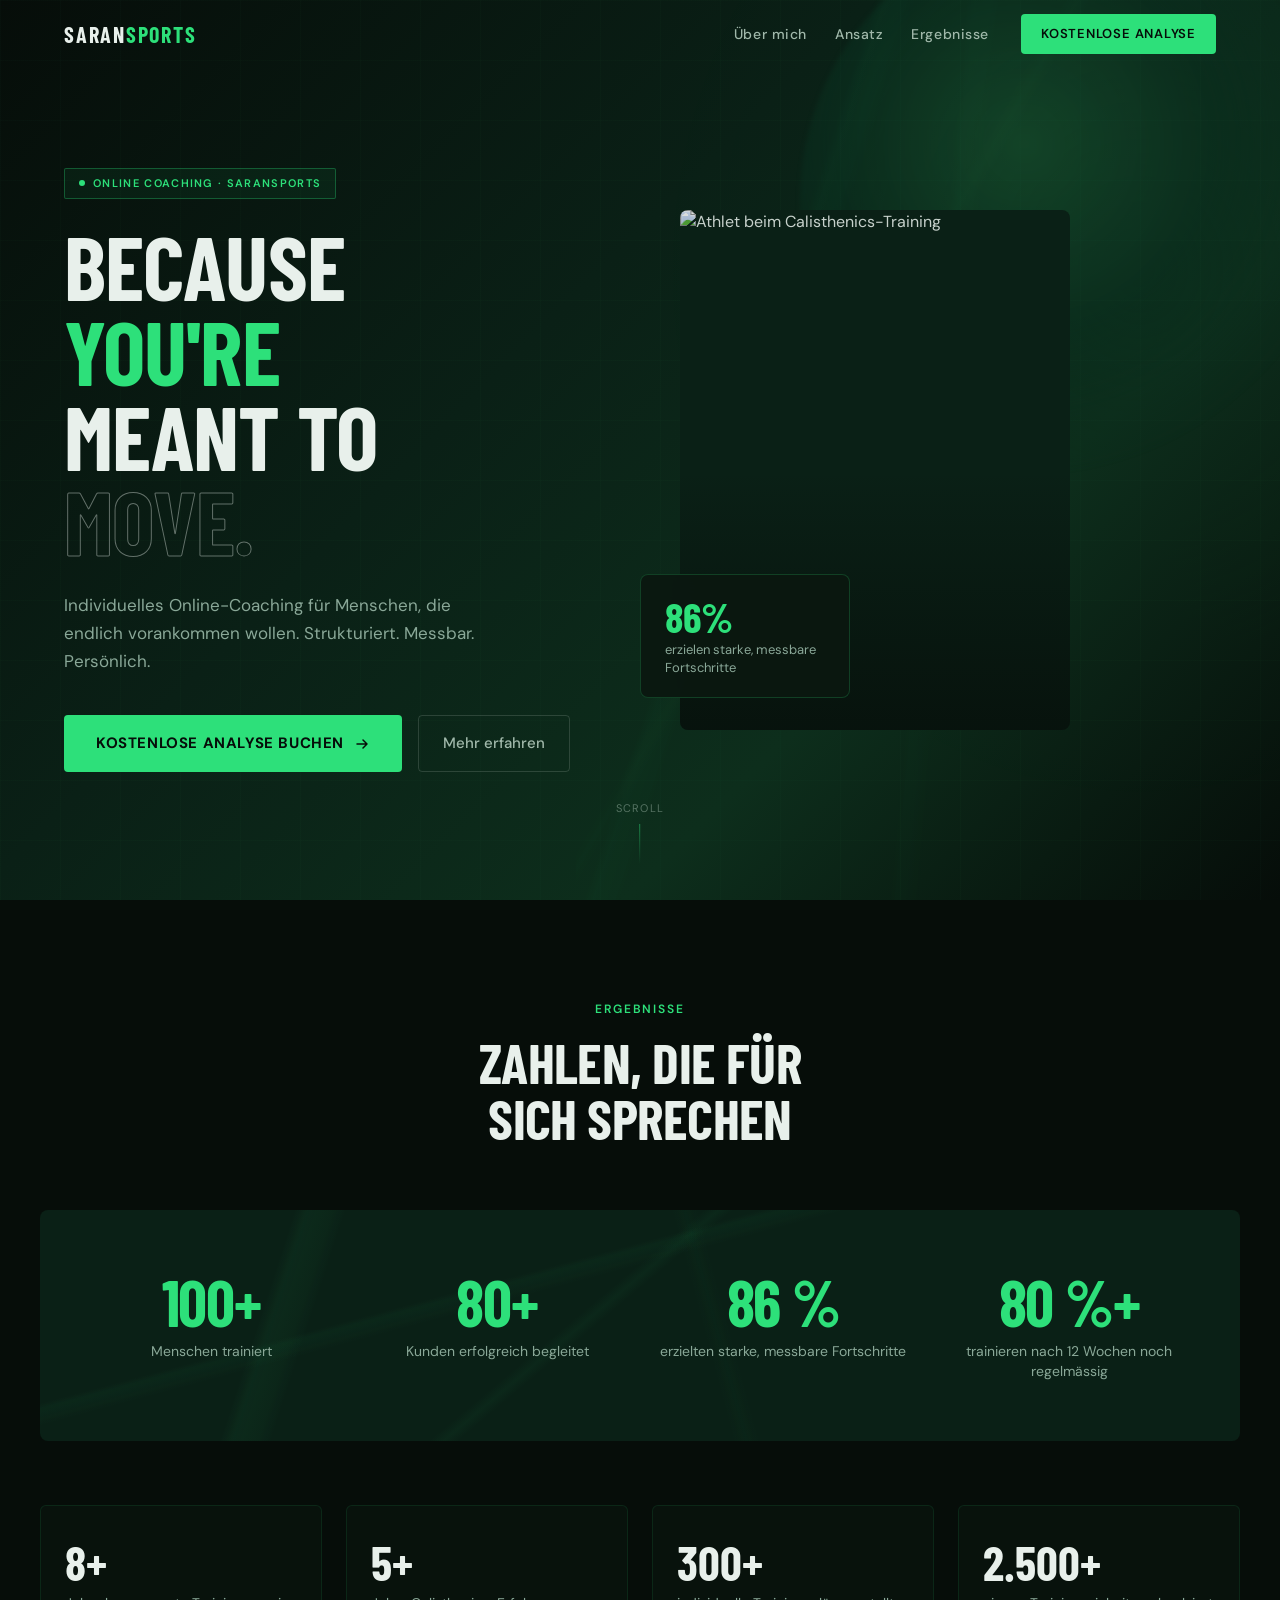
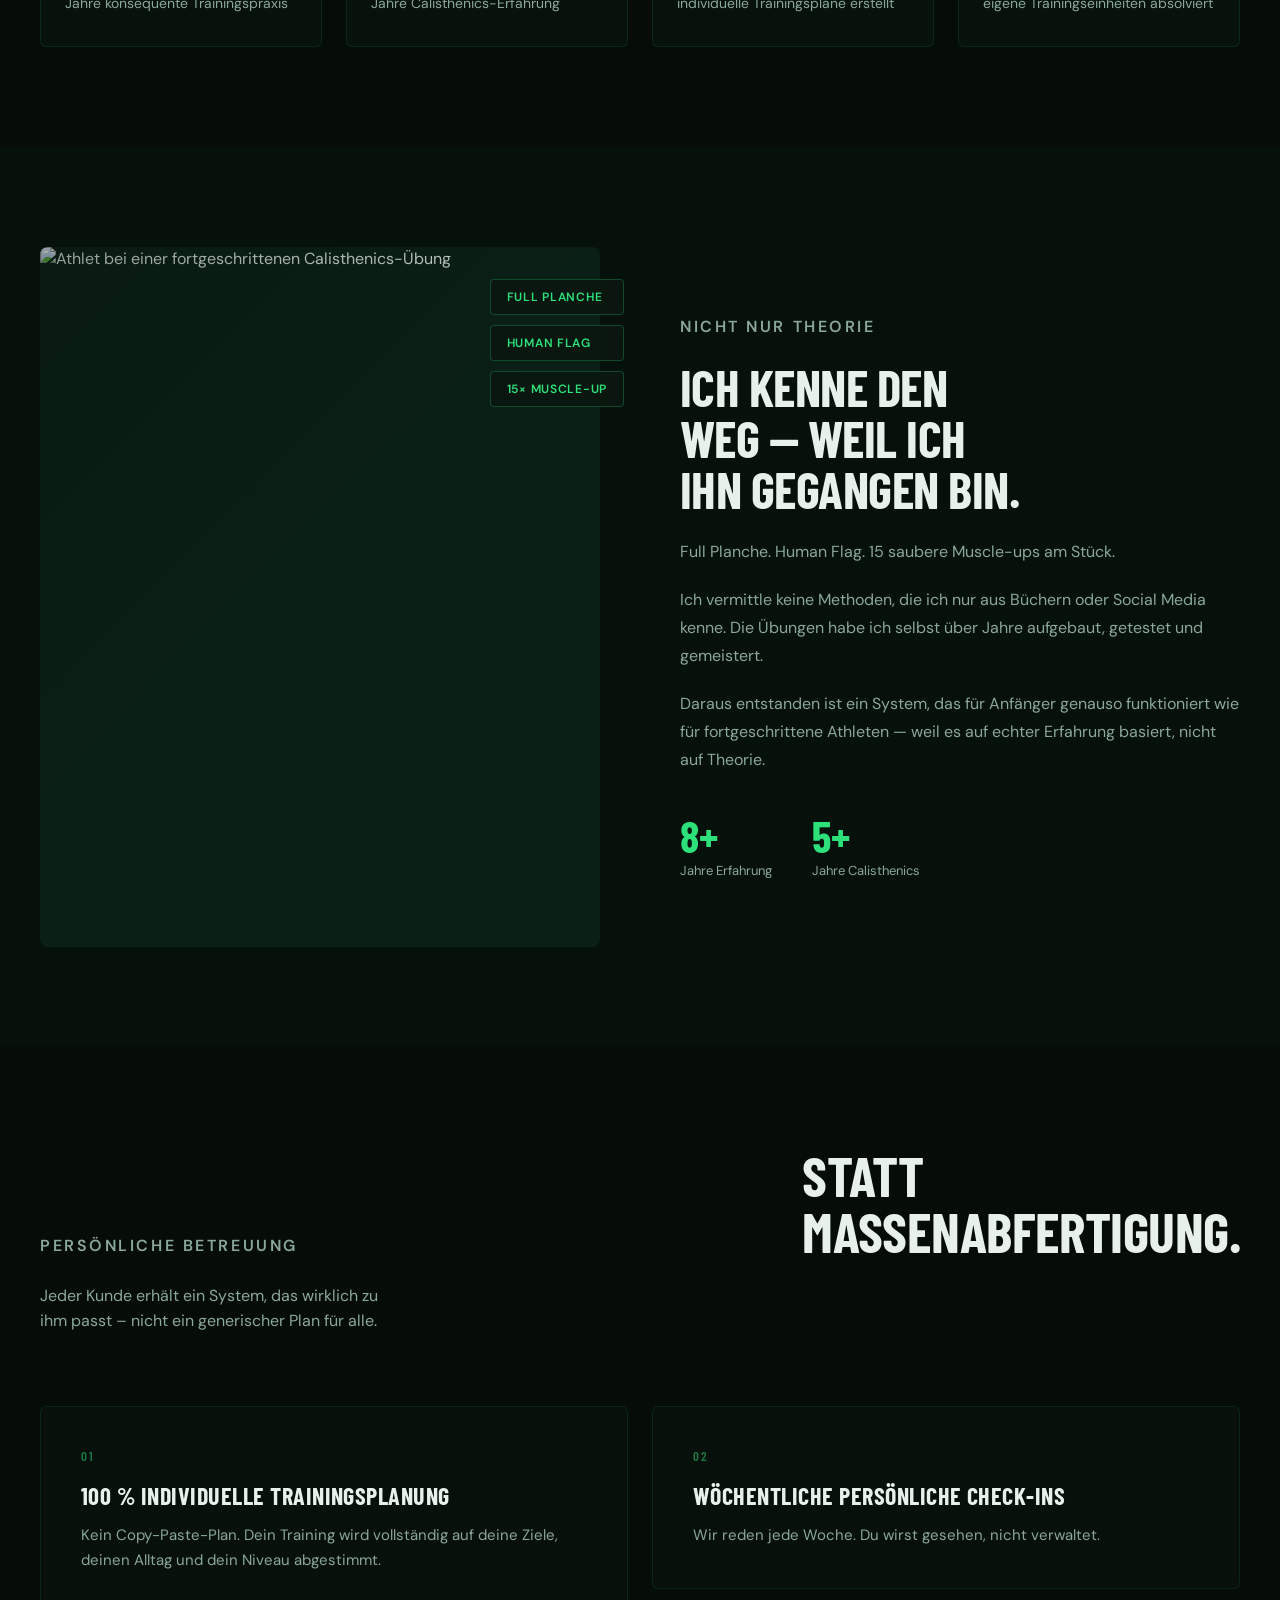
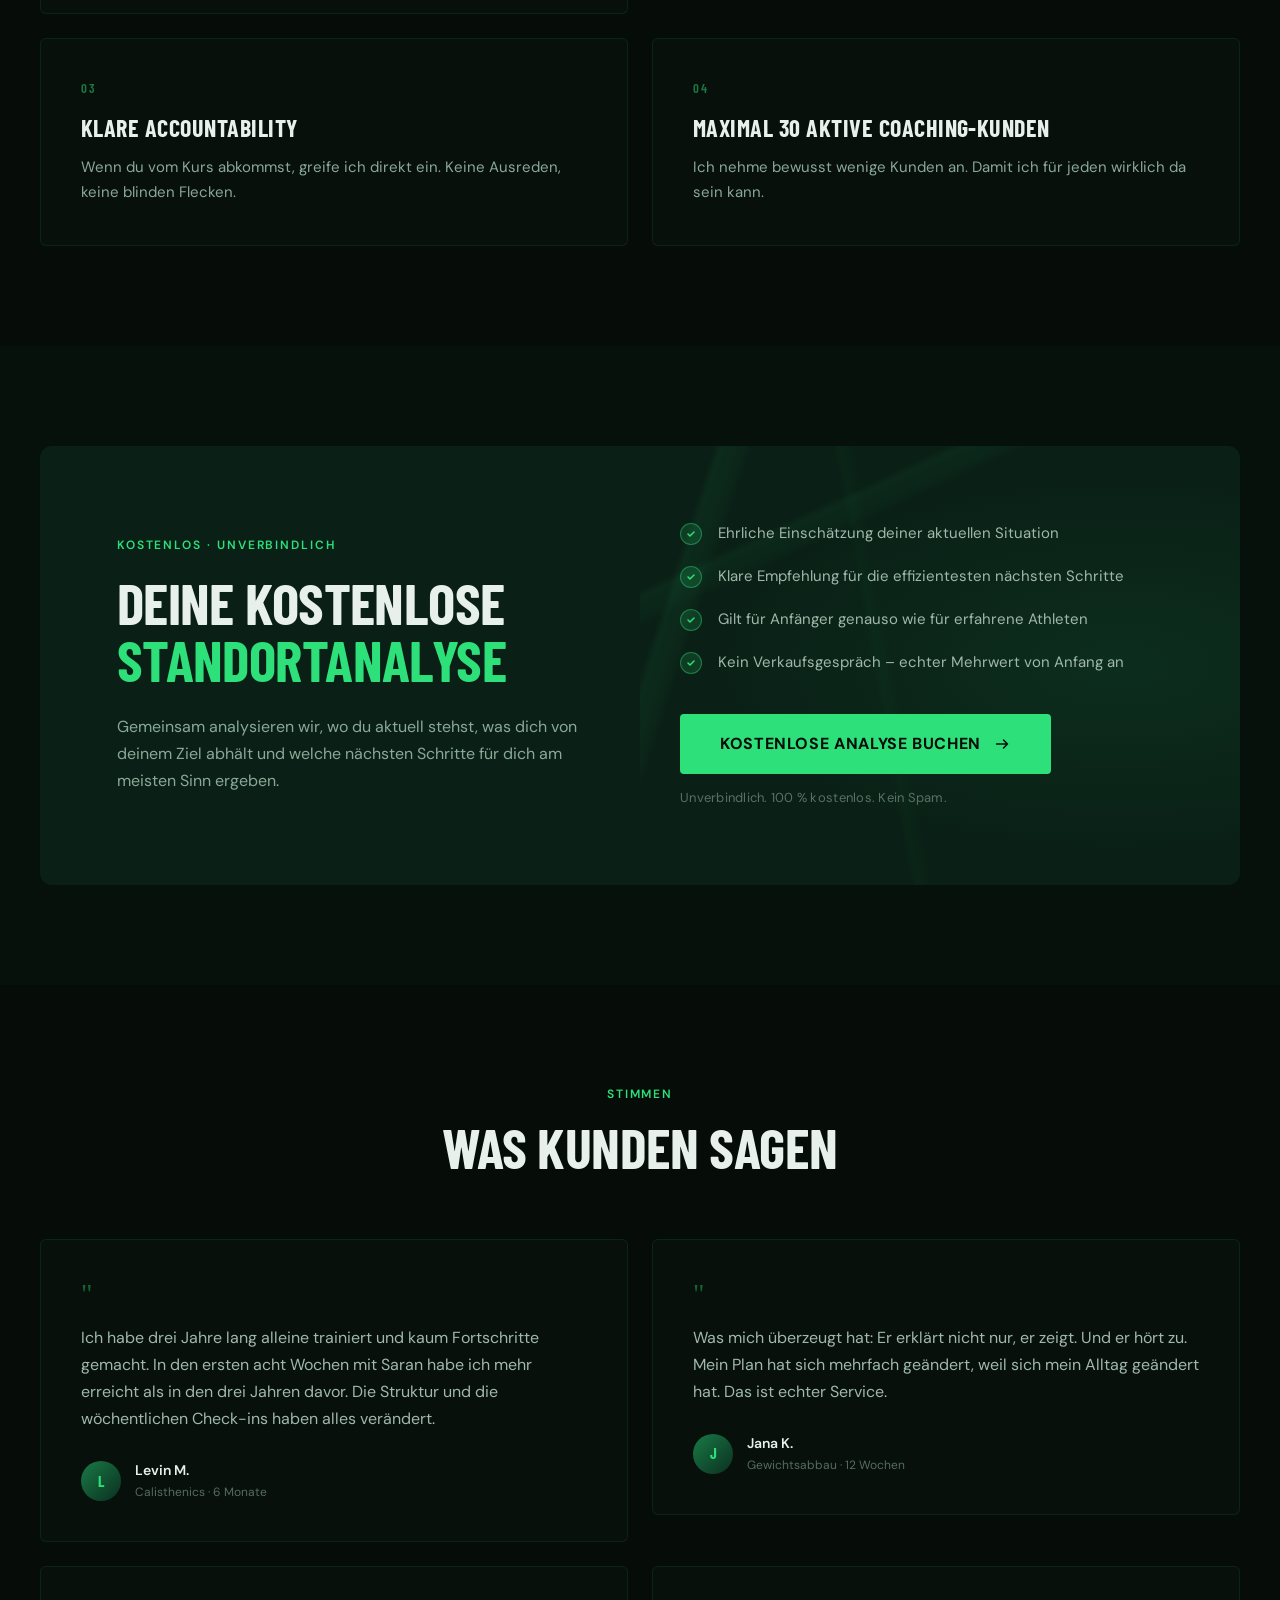
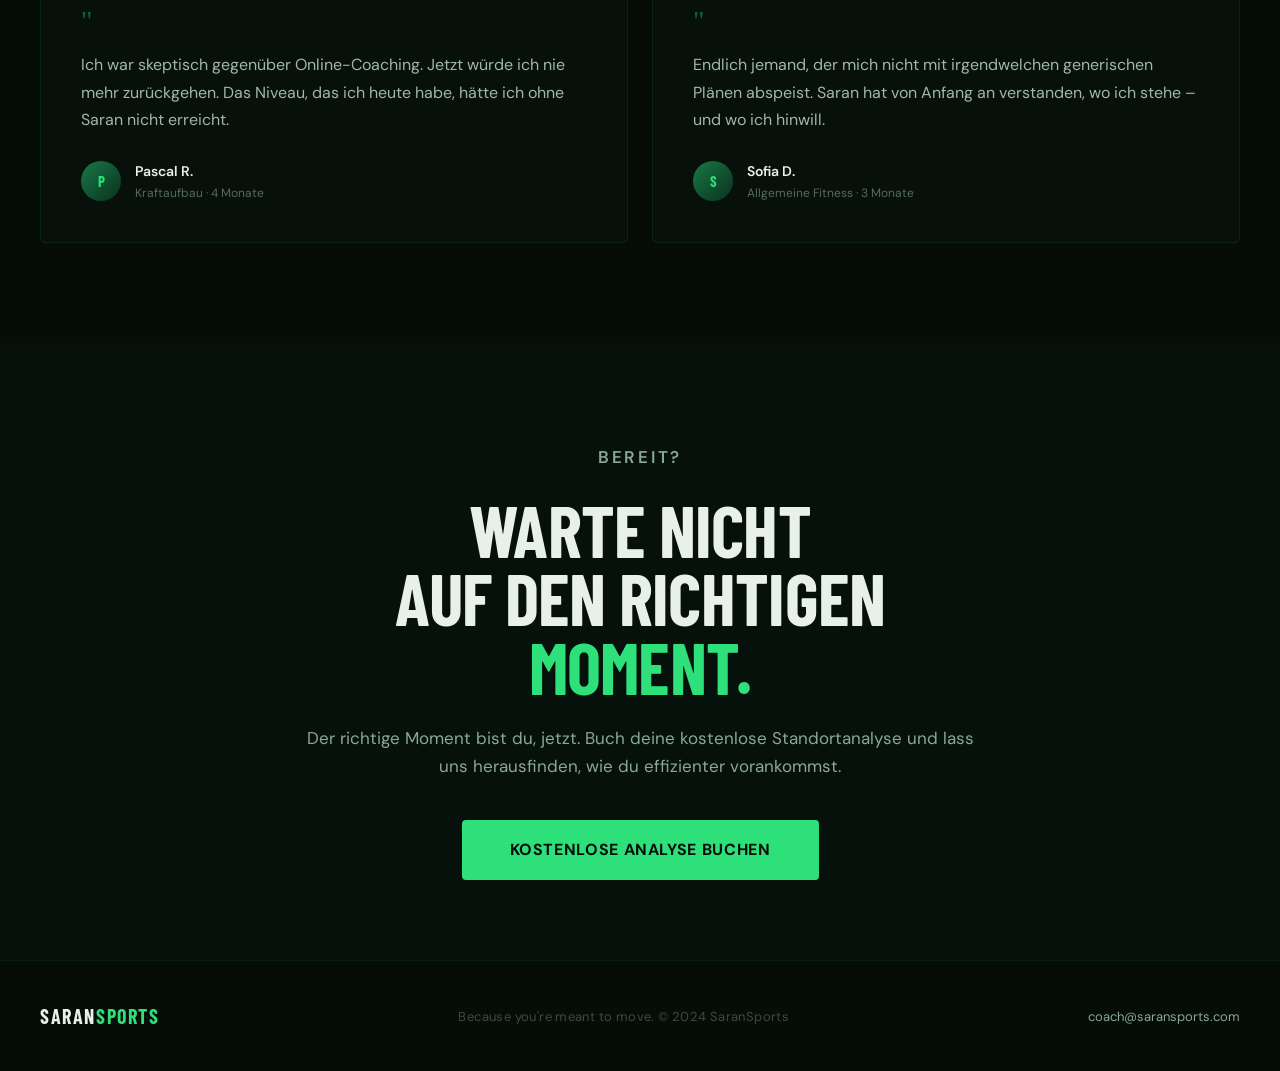
==== index.html @ 3f94bf9e "Add static landing page based on Figma Make design One-page HTML/CSS site with hero, results, about," ====
<!doctype html>
<html lang="de">
<head>
  <meta charset="utf-8">
  <meta name="viewport" content="width=device-width, initial-scale=1">
  <title>SaranSports – Individuelles Online-Coaching</title>
  <meta name="description" content="Individuelles Online-Coaching für Menschen, die endlich vorankommen wollen. Strukturiert. Messbar. Persönlich.">
  <meta name="theme-color" content="#060d09">

  <link rel="preconnect" href="https://fonts.googleapis.com">
  <link rel="preconnect" href="https://fonts.gstatic.com" crossorigin>
  <link href="https://fonts.googleapis.com/css2?family=Barlow+Condensed:wght@400;600;700&family=DM+Sans:opsz,wght@9..40,300..700&display=swap" rel="stylesheet">

  <link rel="stylesheet" href="css/tokens.css">
  <link rel="stylesheet" href="css/base.css">
  <link rel="stylesheet" href="css/components.css">
  <link rel="stylesheet" href="css/sections.css">

  <script>document.documentElement.classList.add("js");</script>
</head>
<body>

  <!-- NAV -->
  <header class="nav">
    <div class="nav__inner">
      <a href="#" class="logo">Saran<span>Sports</span></a>
      <div class="nav__right">
        <ul class="nav__links">
          <li><a href="#about">Über mich</a></li>
          <li><a href="#approach">Ansatz</a></li>
          <li><a href="#results">Ergebnisse</a></li>
        </ul>
        <a href="#consultation" class="btn btn--primary btn--sm">Kostenlose Analyse</a>
      </div>
    </div>
  </header>

  <main>

    <!-- HERO -->
    <section class="hero">
      <div class="hero__bg"></div>
      <div class="hero__orb"></div>
      <div class="hero__veins"></div>
      <div class="hero__grid-overlay"></div>

      <div class="hero__inner">
        <div class="hero__grid">
          <div>
            <div class="badge">Online Coaching · Saransports</div>
            <h1 class="display hero__title">
              Because<br>
              <span class="text-accent">you're</span><br>
              meant to<br>
              <span class="outline">move.</span>
            </h1>
            <p class="hero__lead">Individuelles Online-Coaching für Menschen, die endlich vorankommen wollen. Strukturiert. Messbar. Persönlich.</p>
            <div class="hero__actions">
              <a href="#consultation" class="btn btn--primary">
                Kostenlose Analyse buchen
                <svg width="16" height="16" viewBox="0 0 16 16" fill="none" aria-hidden="true"><path d="M3 8h10M9 4l4 4-4 4" stroke="currentColor" stroke-width="1.5" stroke-linecap="round" stroke-linejoin="round"/></svg>
              </a>
              <a href="#about" class="btn btn--ghost">Mehr erfahren</a>
            </div>
          </div>

          <div class="hero__media">
            <div class="hero__photo">
              <img src="https://images.unsplash.com/photo-1571019613454-1cb2f99b2d8b?w=700&h=940&fit=crop&auto=format" alt="Athlet beim Calisthenics-Training">
            </div>
            <div class="float-card">
              <div class="stat__value">86%</div>
              <div class="stat__label">erzielen starke, messbare Fortschritte</div>
            </div>
          </div>
        </div>
      </div>

      <div class="scroll-hint">Scroll</div>
    </section>

    <!-- ERGEBNISSE -->
    <section id="results" class="section">
      <div class="section__inner">
        <div class="section-head section-head--center fade-in">
          <p class="eyebrow">Ergebnisse</p>
          <h2 class="display h2">Zahlen, die für<br>sich sprechen</h2>
        </div>

        <div class="stats-band">
          <div class="marble"></div>
          <div class="stats-grid">
            <div class="stat fade-in">
              <div class="stat__value">100+</div>
              <div class="stat__label">Menschen trainiert</div>
            </div>
            <div class="stat fade-in" style="--delay:80ms">
              <div class="stat__value">80+</div>
              <div class="stat__label">Kunden erfolgreich begleitet</div>
            </div>
            <div class="stat fade-in" style="--delay:160ms">
              <div class="stat__value">86 %</div>
              <div class="stat__label">erzielten starke, messbare Fortschritte</div>
            </div>
            <div class="stat fade-in" style="--delay:240ms">
              <div class="stat__value">80 %+</div>
              <div class="stat__label">trainieren nach 12 Wochen noch regelmässig</div>
            </div>
          </div>
        </div>

        <div class="stats-grid stats-grid--plain">
          <div class="fade-in">
            <div class="stat-card">
              <div class="stat__value">8+</div>
              <div class="stat__label">Jahre konsequente Trainingspraxis</div>
            </div>
          </div>
          <div class="fade-in" style="--delay:80ms">
            <div class="stat-card">
              <div class="stat__value">5+</div>
              <div class="stat__label">Jahre Calisthenics-Erfahrung</div>
            </div>
          </div>
          <div class="fade-in" style="--delay:160ms">
            <div class="stat-card">
              <div class="stat__value">300+</div>
              <div class="stat__label">individuelle Trainingspläne erstellt</div>
            </div>
          </div>
          <div class="fade-in" style="--delay:240ms">
            <div class="stat-card">
              <div class="stat__value">2.500+</div>
              <div class="stat__label">eigene Trainingseinheiten absolviert</div>
            </div>
          </div>
        </div>
      </div>
    </section>

    <!-- ÜBER MICH -->
    <section id="about" class="section section--alt">
      <div class="section__inner about__grid">
        <div class="about__media">
          <div class="about__photo">
            <img src="https://images.unsplash.com/photo-1534438327276-14e5300c3a48?w=700&h=875&fit=crop&auto=format" alt="Athlet bei einer fortgeschrittenen Calisthenics-Übung" loading="lazy">
          </div>
          <ul class="skills">
            <li>Full Planche</li>
            <li>Human Flag</li>
            <li>15× Muscle-up</li>
          </ul>
        </div>

        <div class="about__text fade-in">
          <p class="eyebrow">Nicht nur Theorie</p>
          <h2 class="display about__title">Ich kenne den<br>Weg — weil ich<br>ihn gegangen bin.</h2>
          <p>Full Planche. Human Flag. 15 saubere Muscle-ups am Stück.</p>
          <p>Ich vermittle keine Methoden, die ich nur aus Büchern oder Social Media kenne. Die Übungen habe ich selbst über Jahre aufgebaut, getestet und gemeistert.</p>
          <p>Daraus entstanden ist ein System, das für Anfänger genauso funktioniert wie für fortgeschrittene Athleten — weil es auf echter Erfahrung basiert, nicht auf Theorie.</p>
          <div class="about__stats">
            <div class="stat">
              <div class="stat__value">8+</div>
              <div class="stat__label">Jahre Erfahrung</div>
            </div>
            <div class="stat">
              <div class="stat__value">5+</div>
              <div class="stat__label">Jahre Calisthenics</div>
            </div>
          </div>
        </div>
      </div>
    </section>

    <!-- ANSATZ -->
    <section id="approach" class="section">
      <div class="section__inner">
        <div class="approach__head fade-in">
          <p class="eyebrow">Persönliche Betreuung</p>
          <h2 class="display h2">Statt<br>Massenabfertigung.</h2>
          <p>Jeder Kunde erhält ein System, das wirklich zu ihm passt – nicht ein generischer Plan für alle.</p>
        </div>

        <div class="grid-2">
          <div class="fade-in">
            <article class="card pillar">
              <div class="pillar__num">01</div>
              <h3>100 % individuelle Trainingsplanung</h3>
              <p>Kein Copy-Paste-Plan. Dein Training wird vollständig auf deine Ziele, deinen Alltag und dein Niveau abgestimmt.</p>
            </article>
          </div>
          <div class="fade-in" style="--delay:100ms">
            <article class="card pillar">
              <div class="pillar__num">02</div>
              <h3>Wöchentliche persönliche Check-ins</h3>
              <p>Wir reden jede Woche. Du wirst gesehen, nicht verwaltet.</p>
            </article>
          </div>
          <div class="fade-in" style="--delay:200ms">
            <article class="card pillar">
              <div class="pillar__num">03</div>
              <h3>Klare Accountability</h3>
              <p>Wenn du vom Kurs abkommst, greife ich direkt ein. Keine Ausreden, keine blinden Flecken.</p>
            </article>
          </div>
          <div class="fade-in" style="--delay:300ms">
            <article class="card pillar">
              <div class="pillar__num">04</div>
              <h3>Maximal 30 aktive Coaching-Kunden</h3>
              <p>Ich nehme bewusst wenige Kunden an. Damit ich für jeden wirklich da sein kann.</p>
            </article>
          </div>
        </div>
      </div>
    </section>

    <!-- KOSTENLOSE STANDORTANALYSE -->
    <section id="consultation" class="section section--alt">
      <div class="section__inner">
        <div class="cta-box">
          <div class="marble"></div>
          <div class="cta-box__grid">
            <div>
              <p class="eyebrow">Kostenlos · Unverbindlich</p>
              <h2 class="display">Deine kostenlose<br><span class="text-accent">Standort&shy;analyse</span></h2>
              <p class="cta-box__lead">Gemeinsam analysieren wir, wo du aktuell stehst, was dich von deinem Ziel abhält und welche nächsten Schritte für dich am meisten Sinn ergeben.</p>
            </div>
            <div>
              <ul class="checklist">
                <li>Ehrliche Einschätzung deiner aktuellen Situation</li>
                <li>Klare Empfehlung für die effizientesten nächsten Schritte</li>
                <li>Gilt für Anfänger genauso wie für erfahrene Athleten</li>
                <li>Kein Verkaufsgespräch – echter Mehrwert von Anfang an</li>
              </ul>
              <!-- TODO: Link durch Buchungstool (Calendly/Cal.com) ersetzen -->
              <a href="mailto:coach@saransports.com?subject=Kostenlose%20Standortanalyse" class="btn btn--primary btn--lg">
                Kostenlose Analyse buchen
                <svg width="18" height="18" viewBox="0 0 18 18" fill="none" aria-hidden="true"><path d="M3.5 9h11M10.5 5l4 4-4 4" stroke="currentColor" stroke-width="1.5" stroke-linecap="round" stroke-linejoin="round"/></svg>
              </a>
              <p class="cta-box__note">Unverbindlich. 100 % kostenlos. Kein Spam.</p>
            </div>
          </div>
        </div>
      </div>
    </section>

    <!-- TESTIMONIALS -->
    <section id="testimonials" class="section">
      <div class="section__inner">
        <div class="section-head section-head--center fade-in">
          <p class="eyebrow">Stimmen</p>
          <h2 class="display h2">Was Kunden sagen</h2>
        </div>

        <div class="grid-2">
          <div class="fade-in">
            <figure class="card testimonial">
              <div class="testimonial__mark">"</div>
              <blockquote>Ich habe drei Jahre lang alleine trainiert und kaum Fortschritte gemacht. In den ersten acht Wochen mit Saran habe ich mehr erreicht als in den drei Jahren davor. Die Struktur und die wöchentlichen Check-ins haben alles verändert.</blockquote>
              <figcaption class="testimonial__author">
                <div class="avatar">L</div>
                <div>
                  <div class="testimonial__name">Levin M.</div>
                  <div class="testimonial__tag">Calisthenics · 6 Monate</div>
                </div>
              </figcaption>
            </figure>
          </div>
          <div class="fade-in" style="--delay:80ms">
            <figure class="card testimonial">
              <div class="testimonial__mark">"</div>
              <blockquote>Was mich überzeugt hat: Er erklärt nicht nur, er zeigt. Und er hört zu. Mein Plan hat sich mehrfach geändert, weil sich mein Alltag geändert hat. Das ist echter Service.</blockquote>
              <figcaption class="testimonial__author">
                <div class="avatar">J</div>
                <div>
                  <div class="testimonial__name">Jana K.</div>
                  <div class="testimonial__tag">Gewichtsabbau · 12 Wochen</div>
                </div>
              </figcaption>
            </figure>
          </div>
          <div class="fade-in" style="--delay:160ms">
            <figure class="card testimonial">
              <div class="testimonial__mark">"</div>
              <blockquote>Ich war skeptisch gegenüber Online-Coaching. Jetzt würde ich nie mehr zurückgehen. Das Niveau, das ich heute habe, hätte ich ohne Saran nicht erreicht.</blockquote>
              <figcaption class="testimonial__author">
                <div class="avatar">P</div>
                <div>
                  <div class="testimonial__name">Pascal R.</div>
                  <div class="testimonial__tag">Kraftaufbau · 4 Monate</div>
                </div>
              </figcaption>
            </figure>
          </div>
          <div class="fade-in" style="--delay:240ms">
            <figure class="card testimonial">
              <div class="testimonial__mark">"</div>
              <blockquote>Endlich jemand, der mich nicht mit irgendwelchen generischen Plänen abspeist. Saran hat von Anfang an verstanden, wo ich stehe – und wo ich hinwill.</blockquote>
              <figcaption class="testimonial__author">
                <div class="avatar">S</div>
                <div>
                  <div class="testimonial__name">Sofia D.</div>
                  <div class="testimonial__tag">Allgemeine Fitness · 3 Monate</div>
                </div>
              </figcaption>
            </figure>
          </div>
        </div>
      </div>
    </section>

    <!-- ABSCHLUSS-CTA -->
    <section class="section section--alt final">
      <div class="final__inner fade-in">
        <p class="eyebrow">Bereit?</p>
        <h2 class="display">Warte nicht<br>auf den richtigen<br><span class="text-accent">Moment.</span></h2>
        <p>Der richtige Moment bist du, jetzt. Buch deine kostenlose Standortanalyse und lass uns herausfinden, wie du effizienter vorankommst.</p>
        <a href="#consultation" class="btn btn--primary">Kostenlose Analyse buchen</a>
      </div>
    </section>

  </main>

  <footer class="footer">
    <div class="footer__inner">
      <a href="#" class="logo">Saran<span>Sports</span></a>
      <p class="footer__copy">Because you're meant to move. © 2024 SaranSports</p>
      <a href="mailto:coach@saransports.com" class="footer__mail">coach@saransports.com</a>
    </div>
  </footer>

  <script src="js/main.js"></script>
</body>
</html>
---- css/tokens.css ----
:root {
  /* Farben */
  --color-bg: #060d09;
  --color-bg-alt: #07110b;
  --color-surface: #0a2016;
  --color-card: #0b1810;
  --color-marble: #0f2e1c;
  --color-green: #1a7a46;
  --color-accent: #2de07a;
  --color-accent-hover: #1ac963;
  --color-text: #e8f0eb;
  --color-text-soft: #a0b8aa;
  --color-text-muted: #8aa898;

  --border-subtle: 1px solid rgba(26, 122, 70, 0.2);
  --border-accent: 1px solid rgba(45, 224, 122, 0.35);

  /* Typografie */
  --font-sans: "DM Sans", sans-serif;
  --font-display: "Barlow Condensed", sans-serif;

  /* Layout */
  --container: 1200px;
  --gutter: 24px;
  --section-pad: 100px;
  --radius-sm: 4px;
  --radius-md: 6px;
  --radius-lg: 8px;
  --radius-xl: 12px;
}
---- css/base.css ----
*,
*::before,
*::after {
  box-sizing: border-box;
  margin: 0;
  padding: 0;
}

html {
  scroll-behavior: smooth;
  scrollbar-width: thin;
  scrollbar-color: var(--color-green) transparent;
}

body {
  background: var(--color-bg);
  color: var(--color-text);
  font-family: var(--font-sans);
  line-height: 1.5;
  min-height: 100vh;
  -webkit-font-smoothing: antialiased;
}

img {
  display: block;
  max-width: 100%;
}

a {
  color: inherit;
  text-decoration: none;
}

.container {
  max-width: var(--container);
  margin: 0 auto;
  padding: 0 var(--gutter);
}

.section {
  padding: var(--section-pad) var(--gutter);
  background: var(--color-bg);
}

.section--alt {
  background: var(--color-bg-alt);
}

.section__inner {
  max-width: var(--container);
  margin: 0 auto;
}

/* Typografie */
.display {
  font-family: var(--font-display);
  font-weight: 700;
  text-transform: uppercase;
  letter-spacing: -0.01em;
  color: var(--color-text);
}

.h2 {
  font-size: clamp(36px, 5vw, 56px);
  line-height: 1;
}

.eyebrow {
  font-size: 12px;
  letter-spacing: 0.16em;
  text-transform: uppercase;
  color: var(--color-accent);
  font-weight: 600;
  margin-bottom: 16px;
}

.text-accent {
  color: var(--color-accent);
}

.section-head {
  margin-bottom: 64px;
}

.section-head--center {
  text-align: center;
}

/* Scroll-Animation (nur aktiv, wenn JS läuft) */
.js .fade-in {
  opacity: 0;
  transform: translateY(28px);
  transition: opacity 0.7s ease var(--delay, 0ms), transform 0.7s ease var(--delay, 0ms);
}

.js .fade-in.is-visible {
  opacity: 1;
  transform: none;
}

@media (prefers-reduced-motion: reduce) {
  html {
    scroll-behavior: auto;
  }
  .js .fade-in {
    opacity: 1;
    transform: none;
    transition: none;
  }
}
---- css/components.css ----
/* Buttons */
.btn {
  display: inline-flex;
  align-items: center;
  gap: 10px;
  border-radius: var(--radius-sm);
  font-weight: 700;
  letter-spacing: 0.04em;
  text-transform: uppercase;
  transition: background 0.2s, transform 0.15s, border-color 0.2s, color 0.2s;
}

.btn--primary {
  background: var(--color-accent);
  color: var(--color-bg);
  padding: 16px 32px;
  font-size: 15px;
}

.btn--primary:hover {
  background: var(--color-accent-hover);
  transform: translateY(-2px);
}

.btn--lg {
  padding: 18px 40px;
  font-size: 16px;
  gap: 12px;
}

.btn--sm {
  padding: 10px 20px;
  font-size: 13px;
  font-weight: 600;
  letter-spacing: 0.06em;
}

.btn--sm:hover {
  transform: translateY(-1px);
}

.btn--ghost {
  padding: 16px 24px;
  border: 1px solid rgba(232, 240, 235, 0.15);
  color: var(--color-text-soft);
  font-size: 15px;
  font-weight: 500;
  letter-spacing: 0;
  text-transform: none;
  gap: 8px;
}

.btn--ghost:hover {
  border-color: rgba(45, 224, 122, 0.4);
  color: var(--color-text);
}

.btn svg {
  flex-shrink: 0;
}

/* Karten */
.card {
  border: var(--border-subtle);
  border-radius: var(--radius-md);
  background: rgba(11, 24, 16, 0.4);
  transition: border-color 0.2s, background 0.2s;
}

.card:hover {
  border-color: rgba(45, 224, 122, 0.35);
  background: rgba(11, 24, 16, 0.7);
}

/* Stat-Zahl */
.stat__value {
  font-family: var(--font-display);
  font-weight: 700;
  line-height: 1;
}

.stat__label {
  font-size: 14px;
  color: var(--color-text-muted);
  margin-top: 8px;
  line-height: 1.4;
}

/* Marmor-Textur */
.marble {
  position: absolute;
  inset: 0;
  pointer-events: none;
}

/* Navigation */
.nav {
  position: fixed;
  inset: 0 0 auto 0;
  z-index: 50;
  background: transparent;
  border-bottom: 1px solid transparent;
  transition: background 0.4s, border-color 0.4s;
}

.nav.is-scrolled {
  background: rgba(6, 13, 9, 0.95);
  border-bottom-color: rgba(26, 122, 70, 0.25);
  backdrop-filter: blur(12px);
}

.nav__inner {
  max-width: var(--container);
  margin: 0 auto;
  padding: 0 var(--gutter);
  height: 68px;
  display: flex;
  align-items: center;
  justify-content: space-between;
}

.logo {
  font-family: var(--font-display);
  font-weight: 700;
  font-size: 22px;
  letter-spacing: 0.08em;
  text-transform: uppercase;
  color: var(--color-text);
}

.logo span {
  color: var(--color-accent);
}

.nav__right {
  display: flex;
  align-items: center;
  gap: 32px;
}

.nav__links {
  display: flex;
  gap: 28px;
  list-style: none;
}

.nav__links a {
  font-size: 14px;
  font-weight: 500;
  letter-spacing: 0.04em;
  color: var(--color-text-soft);
  transition: color 0.2s;
}

.nav__links a:hover {
  color: var(--color-accent);
}

/* Footer */
.footer {
  border-top: 1px solid rgba(26, 122, 70, 0.15);
  padding: 40px var(--gutter);
  background: var(--color-bg);
}

.footer__inner {
  max-width: var(--container);
  margin: 0 auto;
  display: flex;
  justify-content: space-between;
  align-items: center;
  flex-wrap: wrap;
  gap: 16px;
}

.footer .logo {
  font-size: 20px;
}

.footer__copy {
  font-size: 13px;
  letter-spacing: 0.03em;
  color: rgba(138, 168, 152, 0.4);
}

.footer__mail {
  font-size: 13px;
  color: var(--color-text-muted);
  transition: color 0.2s;
}

.footer__mail:hover {
  color: var(--color-accent);
}
---- css/sections.css ----
/* ---------- Hero ---------- */
.hero {
  position: relative;
  min-height: 100vh;
  display: flex;
  align-items: center;
  overflow: hidden;
}

.hero__bg {
  position: absolute;
  inset: 0;
  background: linear-gradient(135deg, #060d09 0%, #0a2016 40%, #0d2e1c 70%, #060d09 100%);
}

.hero__orb {
  position: absolute;
  top: -80px;
  right: -80px;
  width: 560px;
  height: 560px;
  border-radius: 50%;
  background: radial-gradient(ellipse at 40% 40%, #1a5c35 0%, #0a3020 40%, transparent 70%);
  opacity: 0.6;
  filter: blur(2px);
}

.hero__veins {
  position: absolute;
  top: 0;
  right: 0;
  width: 55%;
  height: 100%;
  opacity: 0.18;
  background:
    linear-gradient(108deg, transparent 30%, rgba(45, 224, 122, 0.12) 31%, rgba(45, 224, 122, 0.08) 33%, transparent 34%),
    linear-gradient(95deg, transparent 50%, rgba(26, 122, 70, 0.15) 51%, rgba(26, 122, 70, 0.1) 53%, transparent 54%),
    linear-gradient(120deg, transparent 40%, rgba(62, 180, 90, 0.1) 41%, transparent 42%),
    radial-gradient(ellipse at 80% 30%, rgba(15, 46, 28, 0.9) 0%, transparent 60%);
}

.hero__grid-overlay {
  position: absolute;
  inset: 0;
  background-image:
    linear-gradient(rgba(26, 122, 70, 0.04) 1px, transparent 1px),
    linear-gradient(90deg, rgba(26, 122, 70, 0.04) 1px, transparent 1px);
  background-size: 60px 60px;
}

.hero__inner {
  position: relative;
  max-width: var(--container);
  width: 100%;
  margin: 0 auto;
  padding: 120px var(--gutter) 80px;
}

.hero__grid {
  display: grid;
  grid-template-columns: 1fr 1fr;
  gap: 80px;
  align-items: center;
}

.badge {
  display: inline-flex;
  align-items: center;
  gap: 8px;
  margin-bottom: 24px;
  padding: 6px 14px;
  border: 1px solid rgba(45, 224, 122, 0.3);
  border-radius: 2px;
  background: rgba(45, 224, 122, 0.06);
  font-size: 11px;
  letter-spacing: 0.12em;
  text-transform: uppercase;
  color: var(--color-accent);
  font-weight: 600;
}

.badge::before {
  content: "";
  width: 6px;
  height: 6px;
  border-radius: 50%;
  background: var(--color-accent);
}

.hero__title {
  font-size: clamp(52px, 7vw, 92px);
  line-height: 0.95;
  margin-bottom: 8px;
}

.hero__title .outline {
  color: transparent;
  -webkit-text-stroke: 1px rgba(232, 240, 235, 0.4);
}

.hero__lead {
  font-size: 17px;
  line-height: 1.65;
  color: var(--color-text-muted);
  max-width: 420px;
  margin: 28px 0 40px;
}

.hero__actions {
  display: flex;
  gap: 16px;
  flex-wrap: wrap;
}

.hero__media {
  position: relative;
}

.hero__photo {
  position: relative;
  border-radius: var(--radius-lg);
  overflow: hidden;
  aspect-ratio: 3 / 4;
  max-height: 520px;
  background: var(--color-surface);
}

.hero__photo img {
  width: 100%;
  height: 100%;
  object-fit: cover;
  opacity: 0.85;
}

.hero__photo::after {
  content: "";
  position: absolute;
  inset: 0;
  background: linear-gradient(0deg, rgba(6, 13, 9, 0.7) 0%, transparent 50%);
}

.float-card {
  position: absolute;
  bottom: 32px;
  left: -40px;
  background: rgba(11, 24, 16, 0.95);
  border: 1px solid rgba(45, 224, 122, 0.2);
  border-radius: var(--radius-lg);
  padding: 20px 24px;
  backdrop-filter: blur(12px);
}

.float-card .stat__value {
  font-size: 42px;
  color: var(--color-accent);
}

.float-card .stat__label {
  font-size: 13px;
  margin-top: 4px;
  max-width: 160px;
}

.scroll-hint {
  position: absolute;
  bottom: 36px;
  left: 50%;
  transform: translateX(-50%);
  display: flex;
  flex-direction: column;
  align-items: center;
  gap: 8px;
  font-size: 11px;
  letter-spacing: 0.1em;
  text-transform: uppercase;
  color: rgba(160, 184, 170, 0.5);
}

.scroll-hint::after {
  content: "";
  width: 1px;
  height: 40px;
  background: linear-gradient(to bottom, rgba(45, 224, 122, 0.5), transparent);
}

/* ---------- Ergebnisse ---------- */
.stats-band {
  position: relative;
  overflow: hidden;
  border-radius: var(--radius-lg);
  padding: 60px 40px;
  margin-bottom: 64px;
  background: var(--color-surface);
}

.stats-band .marble {
  background:
    linear-gradient(108deg, transparent 20%, rgba(45, 224, 122, 0.05) 21%, rgba(45, 224, 122, 0.03) 23%, transparent 24%),
    linear-gradient(165deg, transparent 35%, rgba(26, 122, 70, 0.08) 36%, rgba(26, 122, 70, 0.04) 38%, transparent 39%),
    linear-gradient(75deg, transparent 55%, rgba(15, 102, 50, 0.06) 56%, transparent 57%),
    linear-gradient(140deg, transparent 45%, rgba(45, 224, 122, 0.04) 46%, transparent 47%);
}

.stats-grid {
  position: relative;
  display: grid;
  grid-template-columns: repeat(4, 1fr);
  gap: 24px;
}

.stats-grid--plain {
  margin-top: 0;
}

.stats-band .stat {
  text-align: center;
}

.stats-band .stat__value {
  font-size: clamp(42px, 5vw, 64px);
  letter-spacing: -0.02em;
  color: var(--color-accent);
}

.stat-card {
  padding: 32px 24px;
  border: var(--border-subtle);
  border-radius: var(--radius-md);
  background: rgba(11, 24, 16, 0.5);
  transition: border-color 0.2s;
}

.stat-card:hover {
  border-color: rgba(45, 224, 122, 0.4);
}

.stat-card .stat__value {
  font-size: 48px;
  color: var(--color-text);
}

/* ---------- Über mich ---------- */
.about__grid {
  display: grid;
  grid-template-columns: 1fr 1fr;
  gap: 80px;
  align-items: center;
}

.about__media {
  position: relative;
}

.about__photo {
  position: relative;
  border-radius: var(--radius-lg);
  overflow: hidden;
  aspect-ratio: 4 / 5;
  background: var(--color-surface);
}

.about__photo img {
  width: 100%;
  height: 100%;
  object-fit: cover;
  opacity: 0.9;
}

.about__photo::after {
  content: "";
  position: absolute;
  inset: 0;
  background: linear-gradient(135deg, rgba(6, 13, 9, 0.3) 0%, transparent 60%);
}

.skills {
  position: absolute;
  top: 32px;
  right: -24px;
  display: flex;
  flex-direction: column;
  gap: 10px;
  list-style: none;
}

.skills li {
  background: rgba(11, 24, 16, 0.95);
  border: 1px solid rgba(45, 224, 122, 0.25);
  border-radius: var(--radius-sm);
  padding: 8px 16px;
  font-size: 12px;
  font-weight: 600;
  letter-spacing: 0.06em;
  text-transform: uppercase;
  color: var(--color-accent);
  backdrop-filter: blur(8px);
}

.about__title {
  font-size: clamp(36px, 4vw, 54px);
  line-height: 1;
  margin-bottom: 24px;
}

.about__text p {
  font-size: 16px;
  line-height: 1.75;
  color: var(--color-text-muted);
  margin-bottom: 20px;
}

.about__text p:last-of-type {
  margin-bottom: 40px;
}

.about__stats {
  display: flex;
  gap: 40px;
}

.about__stats .stat__value {
  font-size: 44px;
  color: var(--color-accent);
}

.about__stats .stat__label {
  font-size: 13px;
  margin-top: 4px;
}

/* ---------- Ansatz ---------- */
.approach__head {
  display: flex;
  justify-content: space-between;
  align-items: flex-end;
  flex-wrap: wrap;
  gap: 24px;
  margin-bottom: 72px;
}

.approach__head .eyebrow {
  width: 100%;
  margin-bottom: 0;
}

.approach__head p {
  font-size: 16px;
  color: var(--color-text-muted);
  max-width: 360px;
  line-height: 1.6;
}

.grid-2 {
  display: grid;
  grid-template-columns: repeat(2, 1fr);
  gap: 24px;
}

.pillar {
  padding: 40px;
}

.pillar__num {
  font-family: var(--font-display);
  font-size: 13px;
  font-weight: 600;
  letter-spacing: 0.12em;
  color: rgba(45, 224, 122, 0.5);
  margin-bottom: 16px;
}

.pillar h3 {
  font-family: var(--font-display);
  font-weight: 700;
  font-size: 24px;
  line-height: 1.2;
  text-transform: uppercase;
  letter-spacing: 0.02em;
  margin-bottom: 12px;
}

.pillar p {
  font-size: 15px;
  color: var(--color-text-muted);
  line-height: 1.65;
}

/* ---------- Kostenlose Analyse (CTA-Box) ---------- */
.cta-box {
  position: relative;
  overflow: hidden;
  border-radius: var(--radius-xl);
  padding: clamp(48px, 6vw, 80px);
  background: var(--color-surface);
}

.cta-box .marble {
  inset: 0 0 0 auto;
  width: 50%;
  background:
    linear-gradient(108deg, transparent 10%, rgba(45, 224, 122, 0.06) 11%, rgba(45, 224, 122, 0.03) 14%, transparent 15%),
    linear-gradient(155deg, transparent 20%, rgba(26, 122, 70, 0.1) 21%, rgba(26, 122, 70, 0.05) 24%, transparent 25%),
    linear-gradient(80deg, transparent 40%, rgba(15, 102, 50, 0.07) 41%, transparent 43%),
    radial-gradient(ellipse at 80% 50%, rgba(26, 122, 70, 0.15) 0%, transparent 60%);
}

.cta-box__grid {
  position: relative;
  display: grid;
  grid-template-columns: 1fr 1fr;
  gap: 80px;
  align-items: center;
}

.cta-box .eyebrow {
  margin-bottom: 20px;
}

.cta-box h2 {
  font-size: clamp(36px, 4.5vw, 60px);
  line-height: 1;
  margin-bottom: 24px;
}

.cta-box__lead {
  font-size: 16px;
  color: var(--color-text-muted);
  line-height: 1.7;
}

.checklist {
  list-style: none;
  display: flex;
  flex-direction: column;
  gap: 20px;
  margin-bottom: 40px;
}

.checklist li {
  display: flex;
  align-items: flex-start;
  gap: 16px;
  font-size: 15px;
  line-height: 1.5;
  color: var(--color-text-soft);
}

.checklist li::before {
  content: "";
  flex-shrink: 0;
  width: 22px;
  height: 22px;
  margin-top: 1px;
  border-radius: 50%;
  border: 1px solid rgba(45, 224, 122, 0.4);
  background: rgba(45, 224, 122, 0.15)
    url("data:image/svg+xml,%3Csvg xmlns='http://www.w3.org/2000/svg' width='10' height='10' viewBox='0 0 10 10' fill='none'%3E%3Cpath d='M2 5l2 2 4-4' stroke='%232de07a' stroke-width='1.5' stroke-linecap='round' stroke-linejoin='round'/%3E%3C/svg%3E")
    center / 10px no-repeat;
}

.cta-box__note {
  margin-top: 14px;
  font-size: 13px;
  letter-spacing: 0.02em;
  color: rgba(138, 168, 152, 0.6);
}

/* ---------- Testimonials ---------- */
.testimonial {
  padding: 40px;
}

.testimonial:hover {
  background: rgba(11, 24, 16, 0.4);
  border-color: rgba(45, 224, 122, 0.3);
}

.testimonial__mark {
  font-family: Georgia, serif;
  font-size: 28px;
  line-height: 1;
  color: rgba(45, 224, 122, 0.4);
  margin-bottom: 16px;
}

.testimonial blockquote {
  font-size: 16px;
  line-height: 1.7;
  color: var(--color-text-soft);
  margin-bottom: 28px;
}

.testimonial__author {
  display: flex;
  align-items: center;
  gap: 14px;
}

.avatar {
  width: 40px;
  height: 40px;
  border-radius: 50%;
  background: linear-gradient(135deg, #1a7a46, #0a3020);
  display: flex;
  align-items: center;
  justify-content: center;
  font-family: var(--font-display);
  font-size: 15px;
  font-weight: 700;
  color: var(--color-accent);
}

.testimonial__name {
  font-size: 14px;
  font-weight: 600;
}

.testimonial__tag {
  font-size: 12px;
  color: rgba(138, 168, 152, 0.6);
  margin-top: 2px;
}

/* ---------- Abschluss-CTA ---------- */
.final {
  padding-bottom: 80px;
}

.final__inner {
  max-width: 700px;
  margin: 0 auto;
  text-align: center;
}

.final .eyebrow {
  margin-bottom: 24px;
}

.final h2 {
  font-size: clamp(40px, 6vw, 72px);
  line-height: 0.95;
  margin-bottom: 24px;
}

.final p {
  font-size: 17px;
  color: var(--color-text-muted);
  line-height: 1.65;
  margin-bottom: 40px;
}

.final .btn {
  padding: 18px 48px;
  font-size: 16px;
}

/* ---------- Responsive ---------- */
@media (max-width: 960px) {
  .hero__grid,
  .about__grid,
  .cta-box__grid {
    grid-template-columns: 1fr;
    gap: 40px;
  }

  .stats-grid {
    grid-template-columns: repeat(2, 1fr);
  }

  .grid-2 {
    grid-template-columns: 1fr;
  }

  .float-card {
    left: 16px;
  }

  .skills {
    right: 16px;
  }
}

@media (max-width: 640px) {
  :root {
    --section-pad: 72px;
  }

  .nav__links {
    display: none;
  }

  .nav__right {
    gap: 0;
  }

  .stats-band {
    padding: 40px 20px;
  }

  .pillar,
  .testimonial {
    padding: 28px;
  }

  .scroll-hint {
    display: none;
  }
}
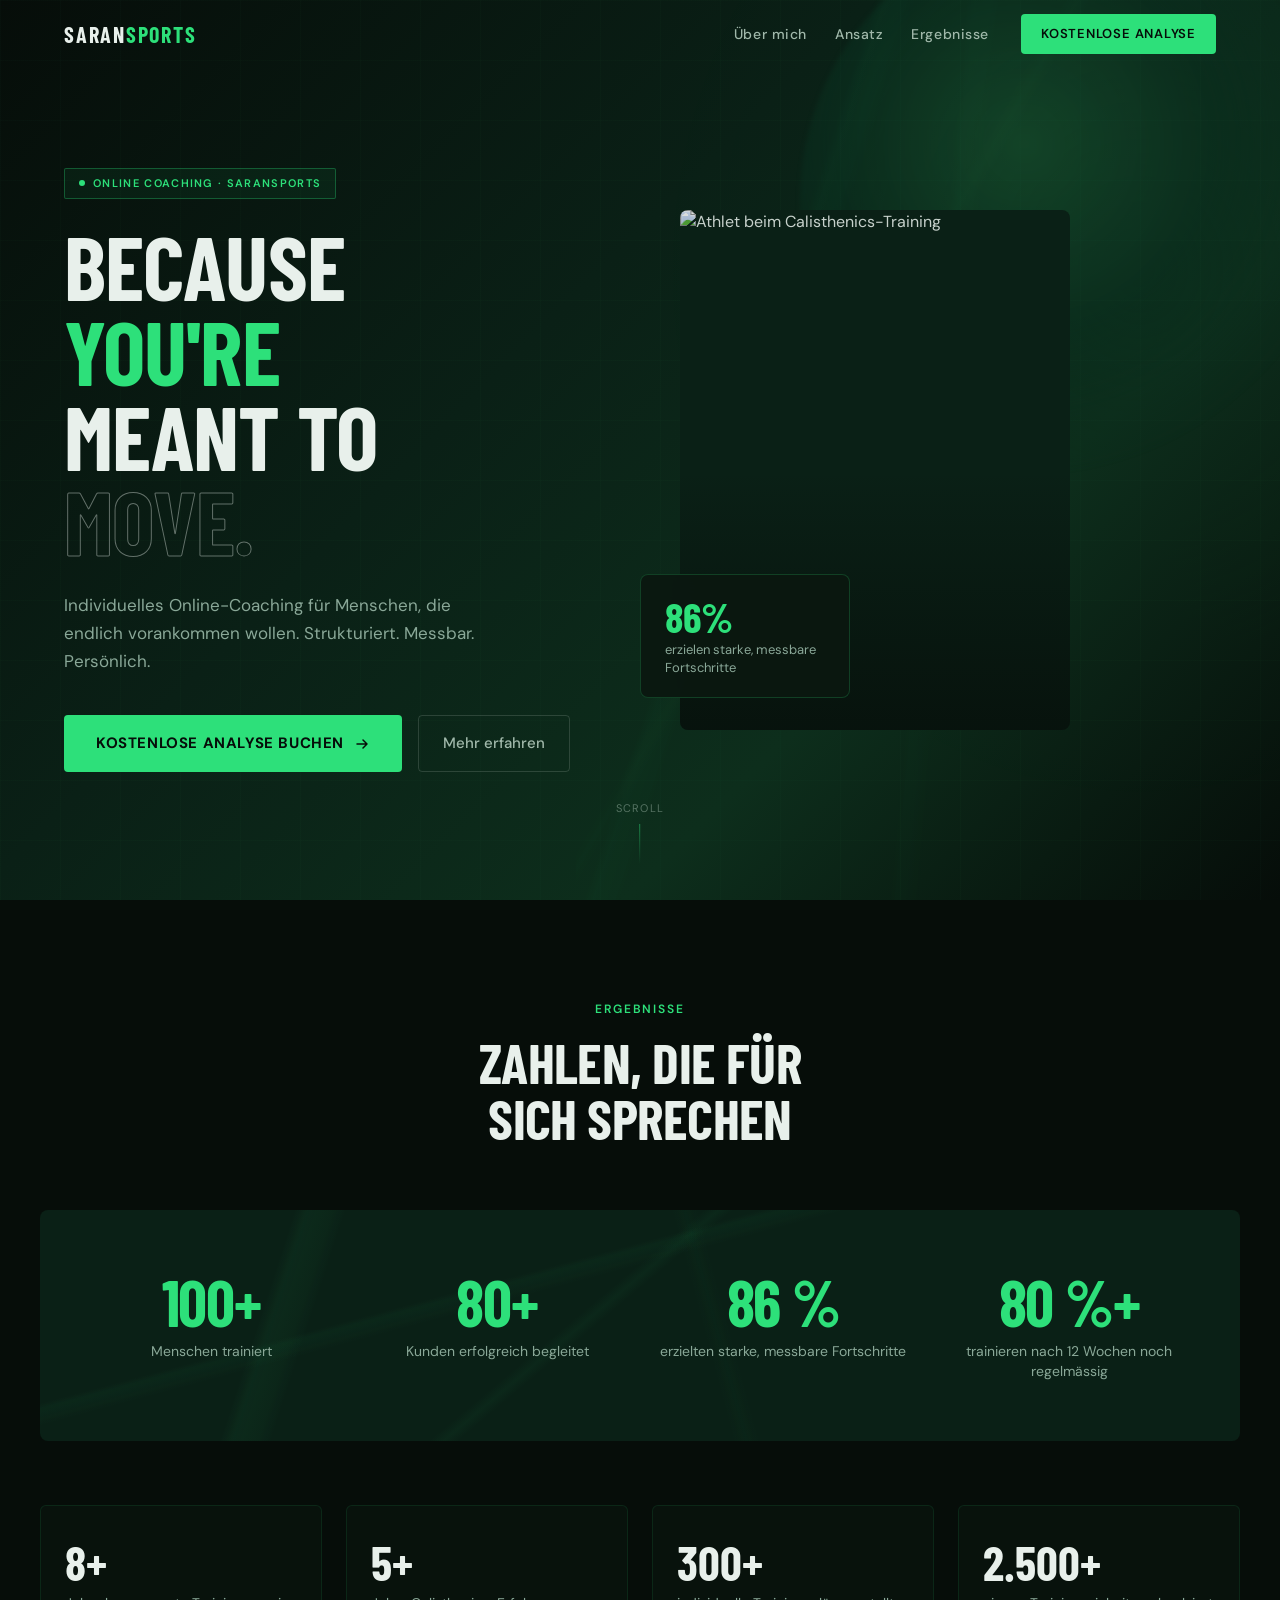
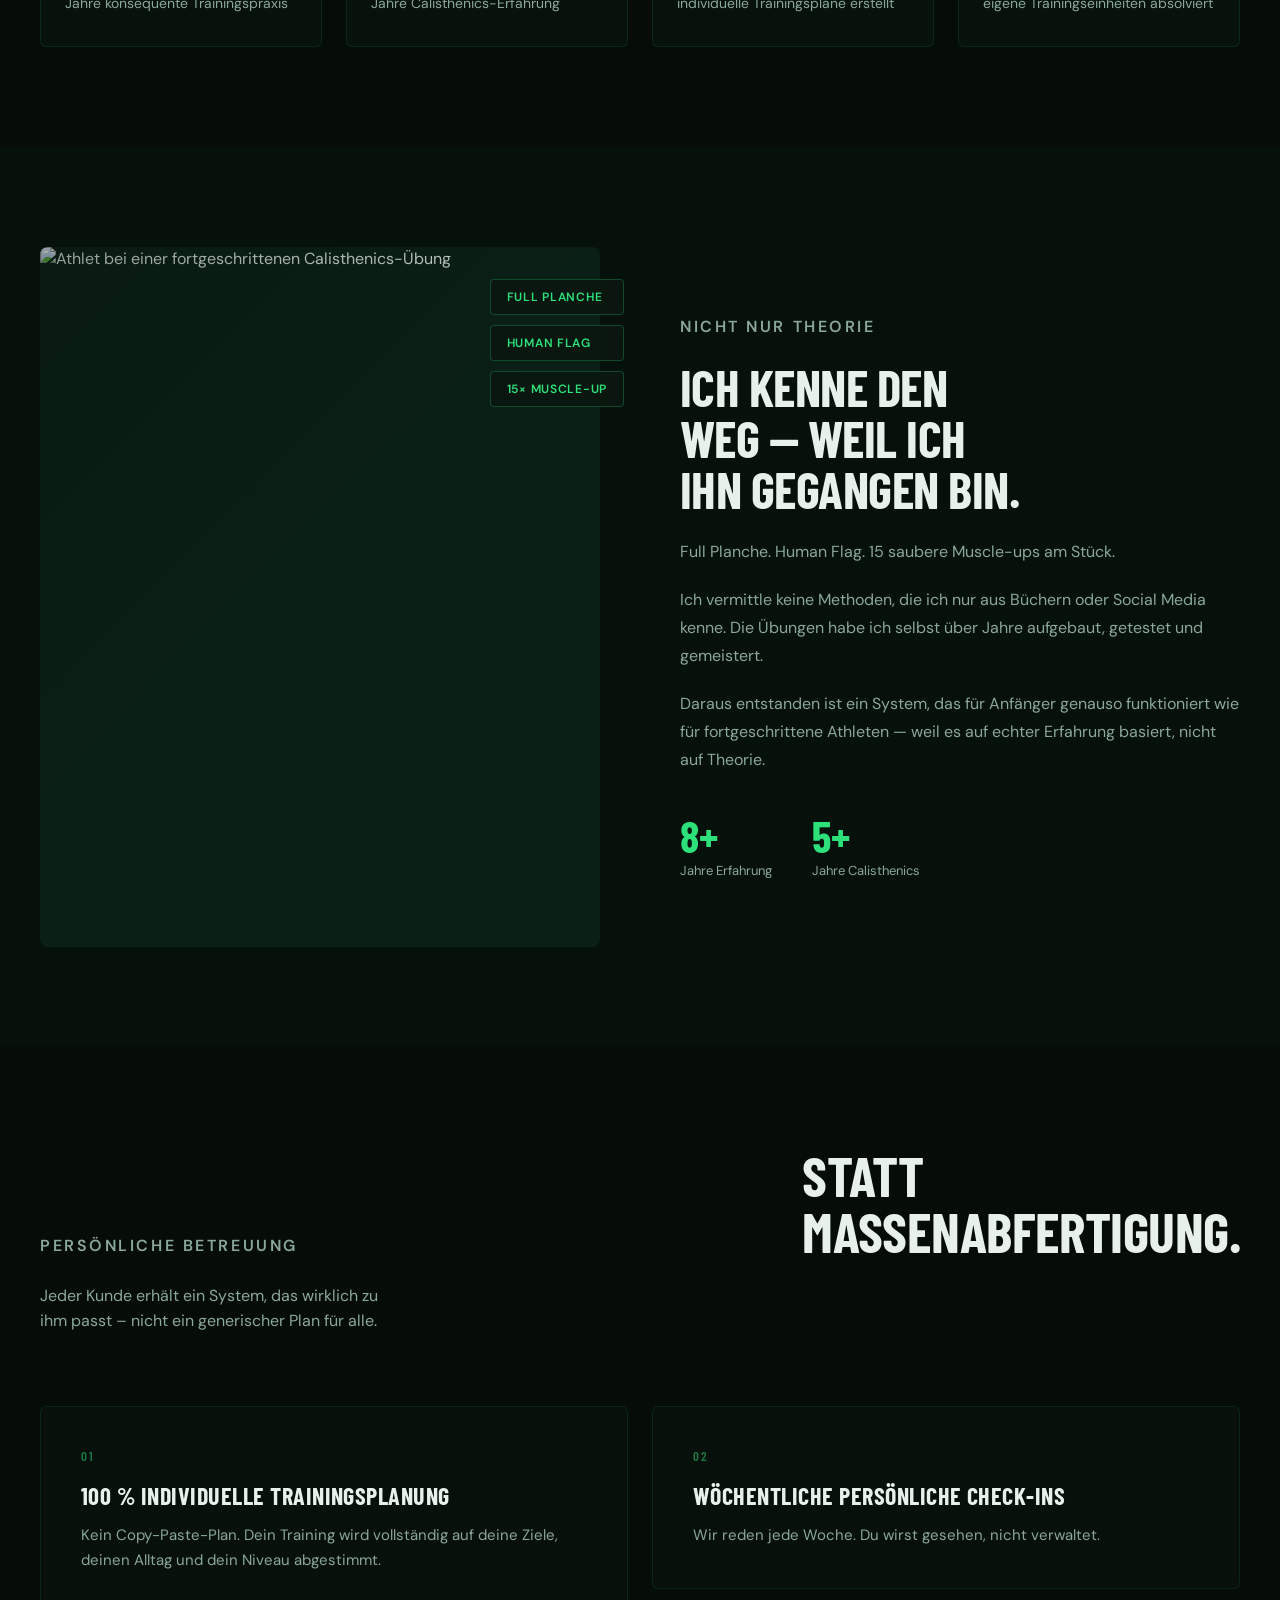
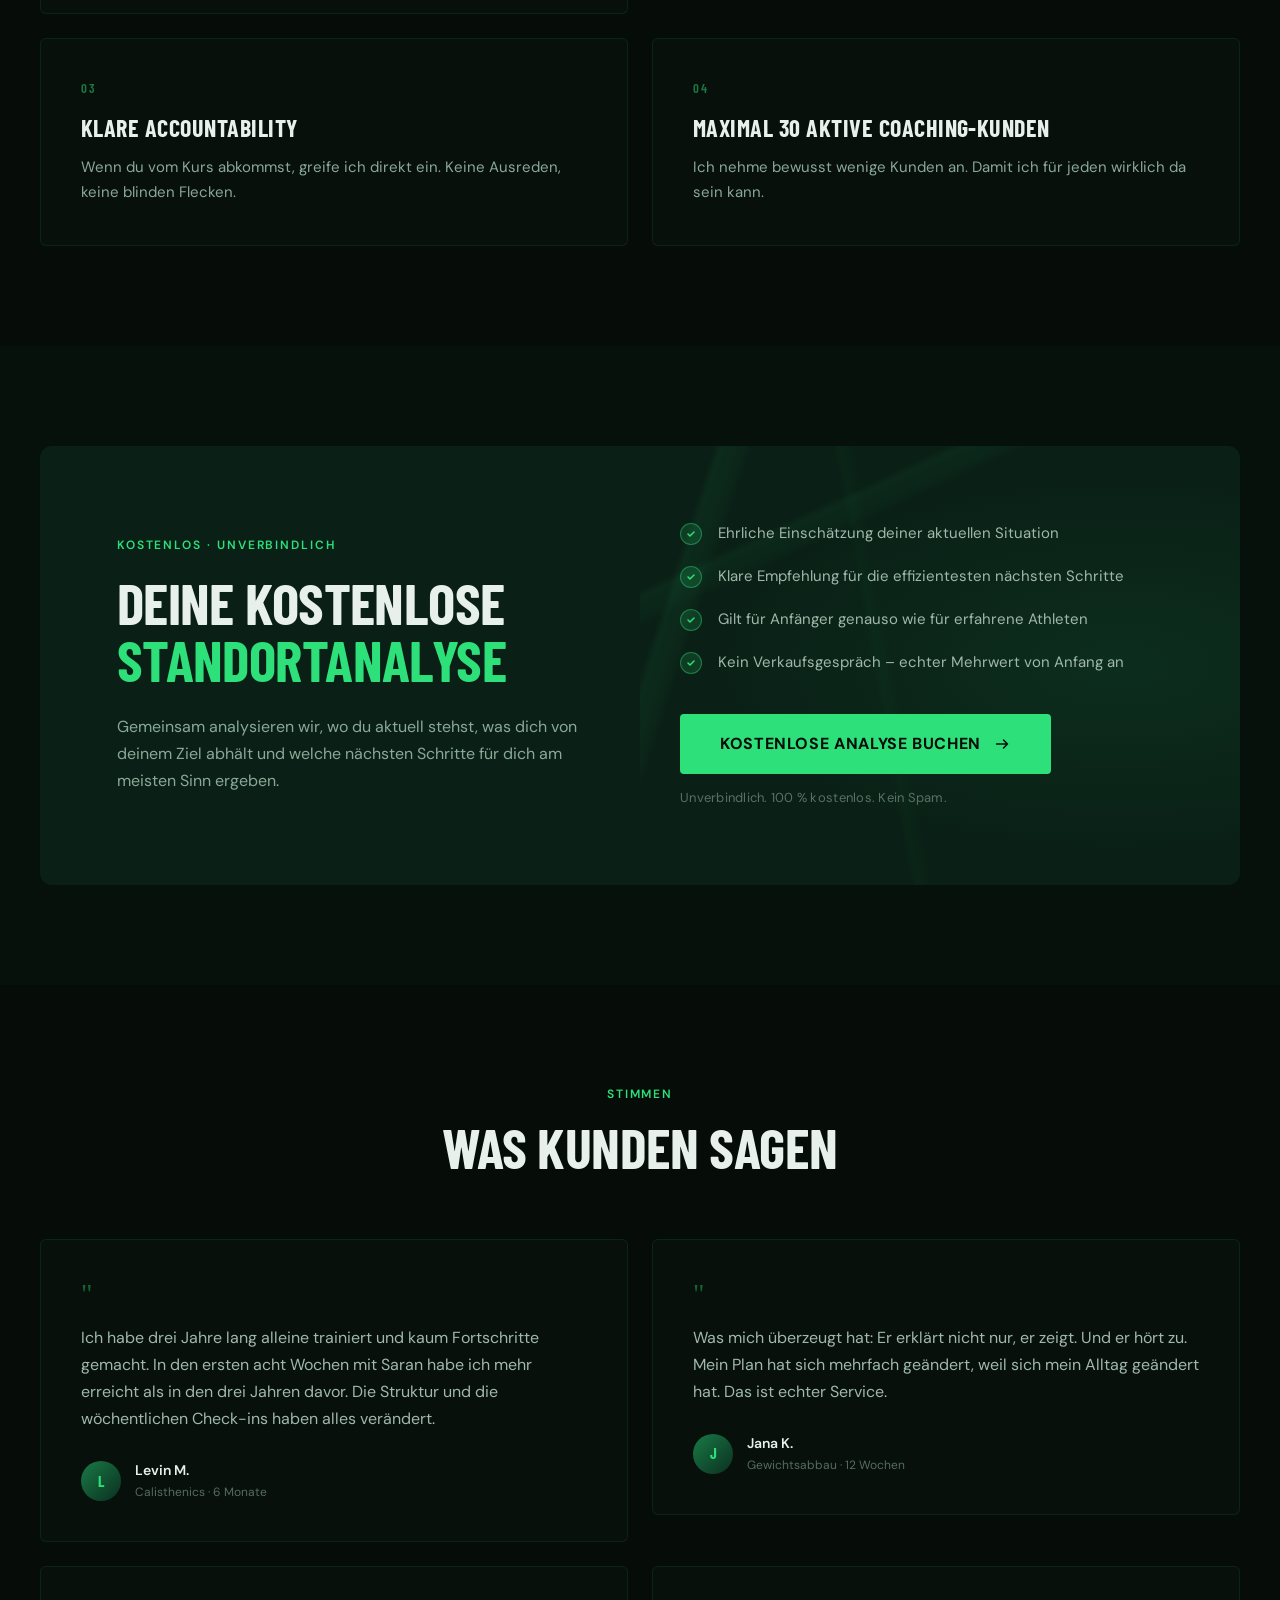
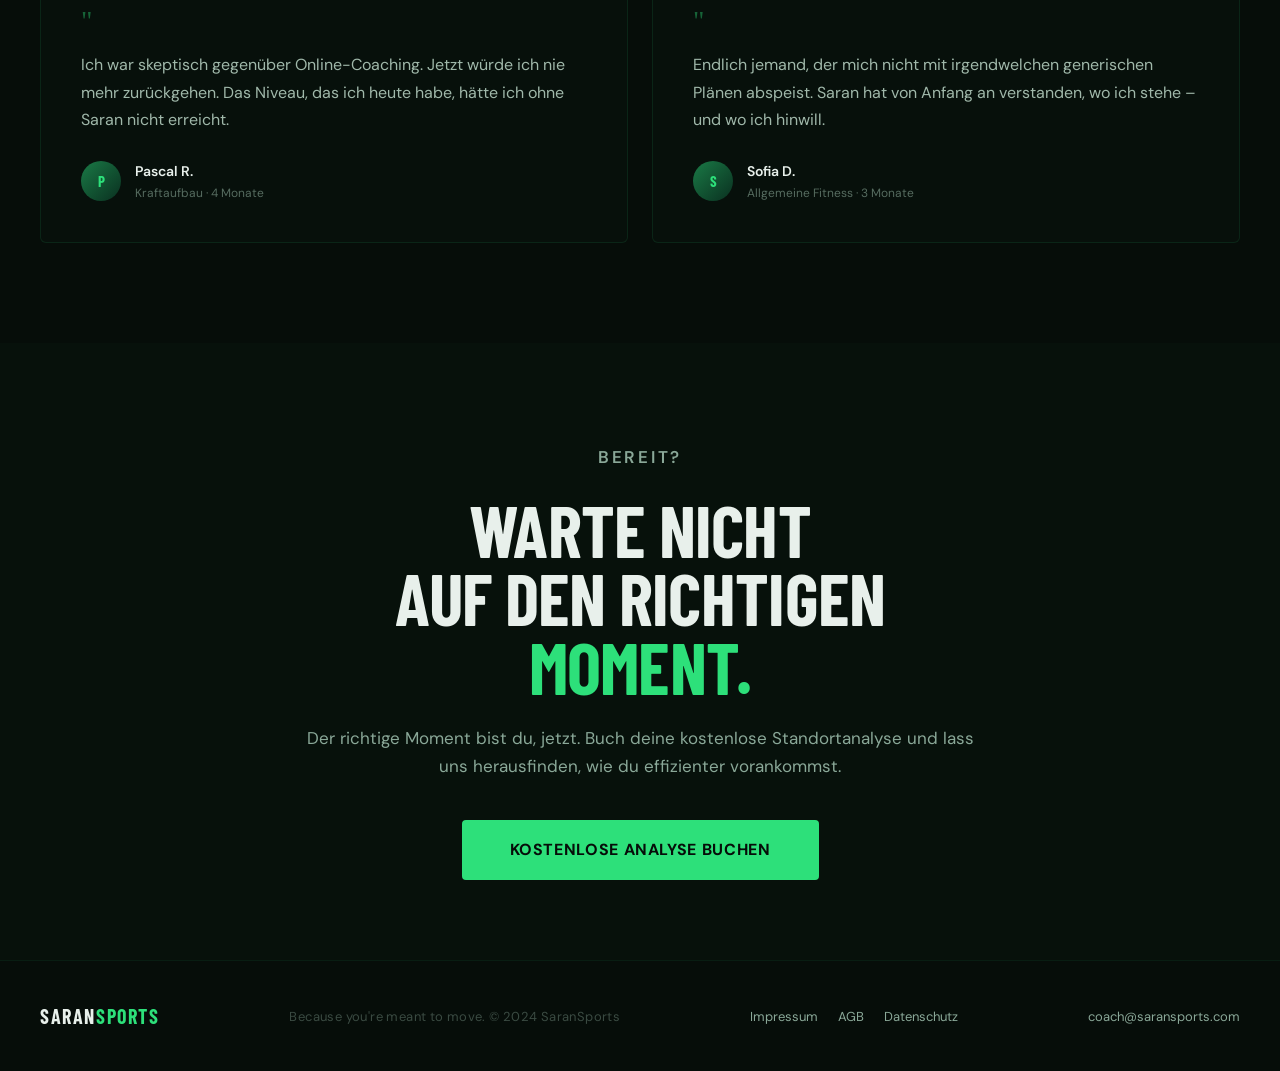
==== commit d60a69aa: "Add placeholder legal pages (Impressum, AGB, Datenschutz) Dummy paragraphs only; final texts to foll" ====
--- a/index.html
+++ b/index.html
@@ -15,6 +15,7 @@
   <link rel="stylesheet" href="css/base.css">
   <link rel="stylesheet" href="css/components.css">
   <link rel="stylesheet" href="css/sections.css">
+  <link rel="stylesheet" href="css/legal.css">
 
   <script>document.documentElement.classList.add("js");</script>
 </head>
@@ -325,6 +326,11 @@
     <div class="footer__inner">
       <a href="#" class="logo">Saran<span>Sports</span></a>
       <p class="footer__copy">Because you're meant to move. © 2024 SaranSports</p>
+      <ul class="footer__links">
+        <li><a href="impressum.html">Impressum</a></li>
+        <li><a href="agb.html">AGB</a></li>
+        <li><a href="datenschutz.html">Datenschutz</a></li>
+      </ul>
       <a href="mailto:coach@saransports.com" class="footer__mail">coach@saransports.com</a>
     </div>
   </footer>
--- a/css/legal.css
+++ b/css/legal.css
@@ -0,0 +1,55 @@
+.legal {
+  padding: 140px var(--gutter) var(--section-pad);
+}
+
+.legal__inner {
+  max-width: 760px;
+  margin: 0 auto;
+}
+
+.legal h1 {
+  font-size: clamp(40px, 6vw, 64px);
+  line-height: 1;
+  margin-bottom: 40px;
+}
+
+.legal h2 {
+  font-family: var(--font-display);
+  font-weight: 700;
+  font-size: 24px;
+  text-transform: uppercase;
+  letter-spacing: 0.02em;
+  margin: 40px 0 12px;
+}
+
+.legal p {
+  font-size: 16px;
+  line-height: 1.75;
+  color: var(--color-text-muted);
+  margin-bottom: 16px;
+}
+
+.legal__note {
+  padding: 14px 18px;
+  border: 1px solid rgba(45, 224, 122, 0.3);
+  border-radius: var(--radius-sm);
+  background: rgba(45, 224, 122, 0.06);
+  color: var(--color-accent) !important;
+  font-size: 14px !important;
+}
+
+.footer__links {
+  display: flex;
+  gap: 20px;
+  list-style: none;
+}
+
+.footer__links a {
+  font-size: 13px;
+  color: var(--color-text-muted);
+  transition: color 0.2s;
+}
+
+.footer__links a:hover {
+  color: var(--color-accent);
+}
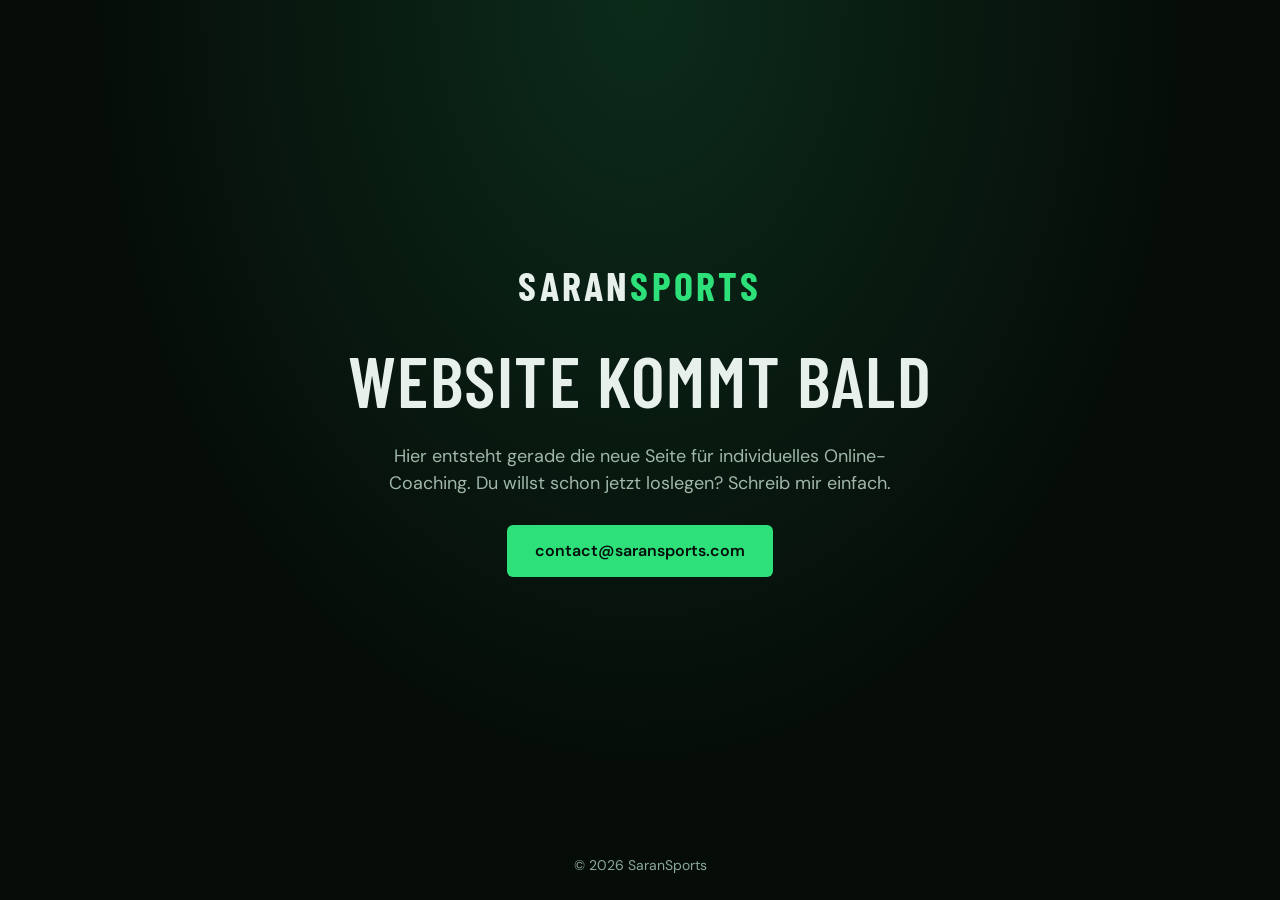
==== commit acc41f0e: "Serve coming-soon page at site root, remove dummy site The dummy pages (index, Impressum, AGB, Daten" ====
--- a/index.html
+++ b/index.html
@@ -3,338 +3,120 @@
 <head>
   <meta charset="utf-8">
   <meta name="viewport" content="width=device-width, initial-scale=1">
-  <title>SaranSports – Individuelles Online-Coaching</title>
-  <meta name="description" content="Individuelles Online-Coaching für Menschen, die endlich vorankommen wollen. Strukturiert. Messbar. Persönlich.">
+  <title>SaranSports – Website kommt bald</title>
+  <meta name="description" content="SaranSports – Individuelles Online-Coaching. Die neue Website ist bald online.">
+  <meta name="robots" content="noindex">
   <meta name="theme-color" content="#060d09">
 
   <link rel="preconnect" href="https://fonts.googleapis.com">
   <link rel="preconnect" href="https://fonts.gstatic.com" crossorigin>
-  <link href="https://fonts.googleapis.com/css2?family=Barlow+Condensed:wght@400;600;700&family=DM+Sans:opsz,wght@9..40,300..700&display=swap" rel="stylesheet">
+  <link href="https://fonts.googleapis.com/css2?family=Barlow+Condensed:wght@600;700&family=DM+Sans:opsz,wght@9..40,400..600&display=swap" rel="stylesheet">
 
-  <link rel="stylesheet" href="css/tokens.css">
-  <link rel="stylesheet" href="css/base.css">
-  <link rel="stylesheet" href="css/components.css">
-  <link rel="stylesheet" href="css/sections.css">
-  <link rel="stylesheet" href="css/legal.css">
+  <!-- Self-contained on purpose: this single file can be deployed on its own. -->
+  <style>
+    :root {
+      --color-bg: #060d09;
+      --color-surface: #0a2016;
+      --color-accent: #2de07a;
+      --color-accent-hover: #1ac963;
+      --color-text: #e8f0eb;
+      --color-text-soft: #a0b8aa;
+      --color-text-muted: #8aa898;
+      --font-sans: "DM Sans", system-ui, sans-serif;
+      --font-display: "Barlow Condensed", "Arial Narrow", sans-serif;
+    }
 
-  <script>document.documentElement.classList.add("js");</script>
+    *, *::before, *::after { box-sizing: border-box; }
+
+    html, body { margin: 0; height: 100%; }
+
+    body {
+      display: flex;
+      flex-direction: column;
+      min-height: 100vh;
+      background:
+        radial-gradient(ellipse at 50% 0%, rgba(26, 122, 70, 0.28), transparent 60%),
+        var(--color-bg);
+      color: var(--color-text);
+      font-family: var(--font-sans);
+      line-height: 1.5;
+      -webkit-font-smoothing: antialiased;
+    }
+
+    main {
+      flex: 1;
+      display: flex;
+      flex-direction: column;
+      align-items: center;
+      justify-content: center;
+      gap: 28px;
+      padding: 48px 24px;
+      text-align: center;
+    }
+
+    .logo {
+      font-family: var(--font-display);
+      font-weight: 700;
+      font-size: clamp(28px, 6vw, 40px);
+      letter-spacing: 0.08em;
+      text-transform: uppercase;
+      margin: 0;
+    }
+
+    p.logo { color: var(--color-text); }
+
+    .logo span { color: var(--color-accent); }
+
+    h1 {
+      font-family: var(--font-display);
+      font-weight: 600;
+      font-size: clamp(36px, 9vw, 72px);
+      line-height: 1;
+      letter-spacing: 0.02em;
+      text-transform: uppercase;
+      margin: 0;
+    }
+
+    p {
+      max-width: 34rem;
+      margin: 0;
+      color: var(--color-text-soft);
+      font-size: 18px;
+    }
+
+    .btn {
+      display: inline-block;
+      padding: 14px 28px;
+      border-radius: 6px;
+      background: var(--color-accent);
+      color: var(--color-bg);
+      font-weight: 600;
+      text-decoration: none;
+      transition: background-color 0.2s ease;
+    }
+
+    .btn:hover { background: var(--color-accent-hover); }
+
+    .btn:focus-visible {
+      outline: 2px solid var(--color-accent);
+      outline-offset: 3px;
+    }
+
+    footer {
+      padding: 24px;
+      text-align: center;
+      font-size: 14px;
+      color: var(--color-text-muted);
+    }
+  </style>
 </head>
 <body>
-
-  <!-- NAV -->
-  <header class="nav">
-    <div class="nav__inner">
-      <a href="#" class="logo">Saran<span>Sports</span></a>
-      <div class="nav__right">
-        <ul class="nav__links">
-          <li><a href="#about">Über mich</a></li>
-          <li><a href="#approach">Ansatz</a></li>
-          <li><a href="#results">Ergebnisse</a></li>
-        </ul>
-        <a href="#consultation" class="btn btn--primary btn--sm">Kostenlose Analyse</a>
-      </div>
-    </div>
-  </header>
-
   <main>
-
-    <!-- HERO -->
-    <section class="hero">
-      <div class="hero__bg"></div>
-      <div class="hero__orb"></div>
-      <div class="hero__veins"></div>
-      <div class="hero__grid-overlay"></div>
-
-      <div class="hero__inner">
-        <div class="hero__grid">
-          <div>
-            <div class="badge">Online Coaching · Saransports</div>
-            <h1 class="display hero__title">
-              Because<br>
-              <span class="text-accent">you're</span><br>
-              meant to<br>
-              <span class="outline">move.</span>
-            </h1>
-            <p class="hero__lead">Individuelles Online-Coaching für Menschen, die endlich vorankommen wollen. Strukturiert. Messbar. Persönlich.</p>
-            <div class="hero__actions">
-              <a href="#consultation" class="btn btn--primary">
-                Kostenlose Analyse buchen
-                <svg width="16" height="16" viewBox="0 0 16 16" fill="none" aria-hidden="true"><path d="M3 8h10M9 4l4 4-4 4" stroke="currentColor" stroke-width="1.5" stroke-linecap="round" stroke-linejoin="round"/></svg>
-              </a>
-              <a href="#about" class="btn btn--ghost">Mehr erfahren</a>
-            </div>
-          </div>
-
-          <div class="hero__media">
-            <div class="hero__photo">
-              <img src="https://images.unsplash.com/photo-1571019613454-1cb2f99b2d8b?w=700&h=940&fit=crop&auto=format" alt="Athlet beim Calisthenics-Training">
-            </div>
-            <div class="float-card">
-              <div class="stat__value">86%</div>
-              <div class="stat__label">erzielen starke, messbare Fortschritte</div>
-            </div>
-          </div>
-        </div>
-      </div>
-
-      <div class="scroll-hint">Scroll</div>
-    </section>
-
-    <!-- ERGEBNISSE -->
-    <section id="results" class="section">
-      <div class="section__inner">
-        <div class="section-head section-head--center fade-in">
-          <p class="eyebrow">Ergebnisse</p>
-          <h2 class="display h2">Zahlen, die für<br>sich sprechen</h2>
-        </div>
-
-        <div class="stats-band">
-          <div class="marble"></div>
-          <div class="stats-grid">
-            <div class="stat fade-in">
-              <div class="stat__value">100+</div>
-              <div class="stat__label">Menschen trainiert</div>
-            </div>
-            <div class="stat fade-in" style="--delay:80ms">
-              <div class="stat__value">80+</div>
-              <div class="stat__label">Kunden erfolgreich begleitet</div>
-            </div>
-            <div class="stat fade-in" style="--delay:160ms">
-              <div class="stat__value">86 %</div>
-              <div class="stat__label">erzielten starke, messbare Fortschritte</div>
-            </div>
-            <div class="stat fade-in" style="--delay:240ms">
-              <div class="stat__value">80 %+</div>
-              <div class="stat__label">trainieren nach 12 Wochen noch regelmässig</div>
-            </div>
-          </div>
-        </div>
-
-        <div class="stats-grid stats-grid--plain">
-          <div class="fade-in">
-            <div class="stat-card">
-              <div class="stat__value">8+</div>
-              <div class="stat__label">Jahre konsequente Trainingspraxis</div>
-            </div>
-          </div>
-          <div class="fade-in" style="--delay:80ms">
-            <div class="stat-card">
-              <div class="stat__value">5+</div>
-              <div class="stat__label">Jahre Calisthenics-Erfahrung</div>
-            </div>
-          </div>
-          <div class="fade-in" style="--delay:160ms">
-            <div class="stat-card">
-              <div class="stat__value">300+</div>
-              <div class="stat__label">individuelle Trainingspläne erstellt</div>
-            </div>
-          </div>
-          <div class="fade-in" style="--delay:240ms">
-            <div class="stat-card">
-              <div class="stat__value">2.500+</div>
-              <div class="stat__label">eigene Trainingseinheiten absolviert</div>
-            </div>
-          </div>
-        </div>
-      </div>
-    </section>
-
-    <!-- ÜBER MICH -->
-    <section id="about" class="section section--alt">
-      <div class="section__inner about__grid">
-        <div class="about__media">
-          <div class="about__photo">
-            <img src="https://images.unsplash.com/photo-1534438327276-14e5300c3a48?w=700&h=875&fit=crop&auto=format" alt="Athlet bei einer fortgeschrittenen Calisthenics-Übung" loading="lazy">
-          </div>
-          <ul class="skills">
-            <li>Full Planche</li>
-            <li>Human Flag</li>
-            <li>15× Muscle-up</li>
-          </ul>
-        </div>
-
-        <div class="about__text fade-in">
-          <p class="eyebrow">Nicht nur Theorie</p>
-          <h2 class="display about__title">Ich kenne den<br>Weg — weil ich<br>ihn gegangen bin.</h2>
-          <p>Full Planche. Human Flag. 15 saubere Muscle-ups am Stück.</p>
-          <p>Ich vermittle keine Methoden, die ich nur aus Büchern oder Social Media kenne. Die Übungen habe ich selbst über Jahre aufgebaut, getestet und gemeistert.</p>
-          <p>Daraus entstanden ist ein System, das für Anfänger genauso funktioniert wie für fortgeschrittene Athleten — weil es auf echter Erfahrung basiert, nicht auf Theorie.</p>
-          <div class="about__stats">
-            <div class="stat">
-              <div class="stat__value">8+</div>
-              <div class="stat__label">Jahre Erfahrung</div>
-            </div>
-            <div class="stat">
-              <div class="stat__value">5+</div>
-              <div class="stat__label">Jahre Calisthenics</div>
-            </div>
-          </div>
-        </div>
-      </div>
-    </section>
-
-    <!-- ANSATZ -->
-    <section id="approach" class="section">
-      <div class="section__inner">
-        <div class="approach__head fade-in">
-          <p class="eyebrow">Persönliche Betreuung</p>
-          <h2 class="display h2">Statt<br>Massenabfertigung.</h2>
-          <p>Jeder Kunde erhält ein System, das wirklich zu ihm passt – nicht ein generischer Plan für alle.</p>
-        </div>
-
-        <div class="grid-2">
-          <div class="fade-in">
-            <article class="card pillar">
-              <div class="pillar__num">01</div>
-              <h3>100 % individuelle Trainingsplanung</h3>
-              <p>Kein Copy-Paste-Plan. Dein Training wird vollständig auf deine Ziele, deinen Alltag und dein Niveau abgestimmt.</p>
-            </article>
-          </div>
-          <div class="fade-in" style="--delay:100ms">
-            <article class="card pillar">
-              <div class="pillar__num">02</div>
-              <h3>Wöchentliche persönliche Check-ins</h3>
-              <p>Wir reden jede Woche. Du wirst gesehen, nicht verwaltet.</p>
-            </article>
-          </div>
-          <div class="fade-in" style="--delay:200ms">
-            <article class="card pillar">
-              <div class="pillar__num">03</div>
-              <h3>Klare Accountability</h3>
-              <p>Wenn du vom Kurs abkommst, greife ich direkt ein. Keine Ausreden, keine blinden Flecken.</p>
-            </article>
-          </div>
-          <div class="fade-in" style="--delay:300ms">
-            <article class="card pillar">
-              <div class="pillar__num">04</div>
-              <h3>Maximal 30 aktive Coaching-Kunden</h3>
-              <p>Ich nehme bewusst wenige Kunden an. Damit ich für jeden wirklich da sein kann.</p>
-            </article>
-          </div>
-        </div>
-      </div>
-    </section>
-
-    <!-- KOSTENLOSE STANDORTANALYSE -->
-    <section id="consultation" class="section section--alt">
-      <div class="section__inner">
-        <div class="cta-box">
-          <div class="marble"></div>
-          <div class="cta-box__grid">
-            <div>
-              <p class="eyebrow">Kostenlos · Unverbindlich</p>
-              <h2 class="display">Deine kostenlose<br><span class="text-accent">Standort&shy;analyse</span></h2>
-              <p class="cta-box__lead">Gemeinsam analysieren wir, wo du aktuell stehst, was dich von deinem Ziel abhält und welche nächsten Schritte für dich am meisten Sinn ergeben.</p>
-            </div>
-            <div>
-              <ul class="checklist">
-                <li>Ehrliche Einschätzung deiner aktuellen Situation</li>
-                <li>Klare Empfehlung für die effizientesten nächsten Schritte</li>
-                <li>Gilt für Anfänger genauso wie für erfahrene Athleten</li>
-                <li>Kein Verkaufsgespräch – echter Mehrwert von Anfang an</li>
-              </ul>
-              <!-- TODO: Link durch Buchungstool (Calendly/Cal.com) ersetzen -->
-              <a href="mailto:coach@saransports.com?subject=Kostenlose%20Standortanalyse" class="btn btn--primary btn--lg">
-                Kostenlose Analyse buchen
-                <svg width="18" height="18" viewBox="0 0 18 18" fill="none" aria-hidden="true"><path d="M3.5 9h11M10.5 5l4 4-4 4" stroke="currentColor" stroke-width="1.5" stroke-linecap="round" stroke-linejoin="round"/></svg>
-              </a>
-              <p class="cta-box__note">Unverbindlich. 100 % kostenlos. Kein Spam.</p>
-            </div>
-          </div>
-        </div>
-      </div>
-    </section>
-
-    <!-- TESTIMONIALS -->
-    <section id="testimonials" class="section">
-      <div class="section__inner">
-        <div class="section-head section-head--center fade-in">
-          <p class="eyebrow">Stimmen</p>
-          <h2 class="display h2">Was Kunden sagen</h2>
-        </div>
-
-        <div class="grid-2">
-          <div class="fade-in">
-            <figure class="card testimonial">
-              <div class="testimonial__mark">"</div>
-              <blockquote>Ich habe drei Jahre lang alleine trainiert und kaum Fortschritte gemacht. In den ersten acht Wochen mit Saran habe ich mehr erreicht als in den drei Jahren davor. Die Struktur und die wöchentlichen Check-ins haben alles verändert.</blockquote>
-              <figcaption class="testimonial__author">
-                <div class="avatar">L</div>
-                <div>
-                  <div class="testimonial__name">Levin M.</div>
-                  <div class="testimonial__tag">Calisthenics · 6 Monate</div>
-                </div>
-              </figcaption>
-            </figure>
-          </div>
-          <div class="fade-in" style="--delay:80ms">
-            <figure class="card testimonial">
-              <div class="testimonial__mark">"</div>
-              <blockquote>Was mich überzeugt hat: Er erklärt nicht nur, er zeigt. Und er hört zu. Mein Plan hat sich mehrfach geändert, weil sich mein Alltag geändert hat. Das ist echter Service.</blockquote>
-              <figcaption class="testimonial__author">
-                <div class="avatar">J</div>
-                <div>
-                  <div class="testimonial__name">Jana K.</div>
-                  <div class="testimonial__tag">Gewichtsabbau · 12 Wochen</div>
-                </div>
-              </figcaption>
-            </figure>
-          </div>
-          <div class="fade-in" style="--delay:160ms">
-            <figure class="card testimonial">
-              <div class="testimonial__mark">"</div>
-              <blockquote>Ich war skeptisch gegenüber Online-Coaching. Jetzt würde ich nie mehr zurückgehen. Das Niveau, das ich heute habe, hätte ich ohne Saran nicht erreicht.</blockquote>
-              <figcaption class="testimonial__author">
-                <div class="avatar">P</div>
-                <div>
-                  <div class="testimonial__name">Pascal R.</div>
-                  <div class="testimonial__tag">Kraftaufbau · 4 Monate</div>
-                </div>
-              </figcaption>
-            </figure>
-          </div>
-          <div class="fade-in" style="--delay:240ms">
-            <figure class="card testimonial">
-              <div class="testimonial__mark">"</div>
-              <blockquote>Endlich jemand, der mich nicht mit irgendwelchen generischen Plänen abspeist. Saran hat von Anfang an verstanden, wo ich stehe – und wo ich hinwill.</blockquote>
-              <figcaption class="testimonial__author">
-                <div class="avatar">S</div>
-                <div>
-                  <div class="testimonial__name">Sofia D.</div>
-                  <div class="testimonial__tag">Allgemeine Fitness · 3 Monate</div>
-                </div>
-              </figcaption>
-            </figure>
-          </div>
-        </div>
-      </div>
-    </section>
-
-    <!-- ABSCHLUSS-CTA -->
-    <section class="section section--alt final">
-      <div class="final__inner fade-in">
-        <p class="eyebrow">Bereit?</p>
-        <h2 class="display">Warte nicht<br>auf den richtigen<br><span class="text-accent">Moment.</span></h2>
-        <p>Der richtige Moment bist du, jetzt. Buch deine kostenlose Standortanalyse und lass uns herausfinden, wie du effizienter vorankommst.</p>
-        <a href="#consultation" class="btn btn--primary">Kostenlose Analyse buchen</a>
-      </div>
-    </section>
-
+    <p class="logo">Saran<span>Sports</span></p>
+    <h1>Website kommt bald</h1>
+    <p>Hier entsteht gerade die neue Seite für individuelles Online-Coaching. Du willst schon jetzt loslegen? Schreib mir einfach.</p>
+    <a class="btn" href="mailto:contact@saransports.com">contact@saransports.com</a>
   </main>
-
-  <footer class="footer">
-    <div class="footer__inner">
-      <a href="#" class="logo">Saran<span>Sports</span></a>
-      <p class="footer__copy">Because you're meant to move. © 2024 SaranSports</p>
-      <ul class="footer__links">
-        <li><a href="impressum.html">Impressum</a></li>
-        <li><a href="agb.html">AGB</a></li>
-        <li><a href="datenschutz.html">Datenschutz</a></li>
-      </ul>
-      <a href="mailto:coach@saransports.com" class="footer__mail">coach@saransports.com</a>
-    </div>
-  </footer>
-
-  <script src="js/main.js"></script>
+  <footer>&copy; 2026 SaranSports</footer>
 </body>
 </html>
